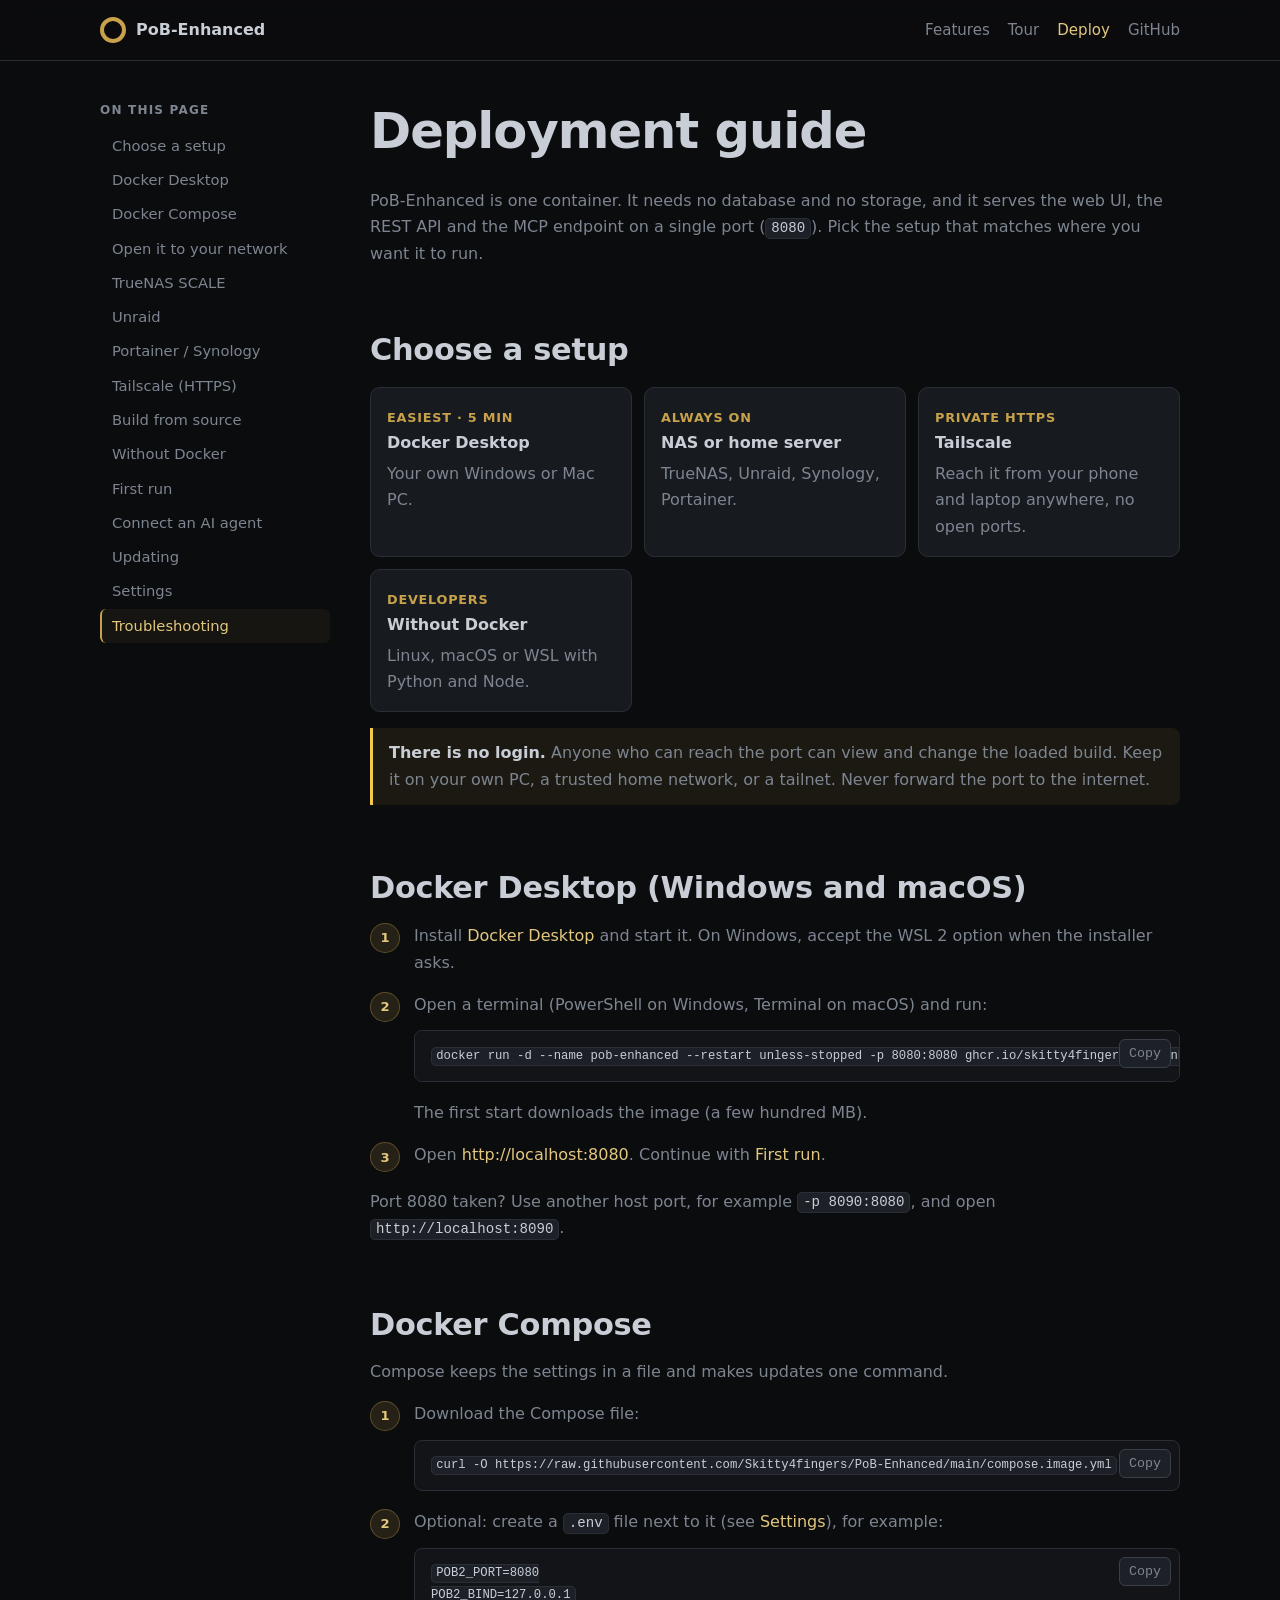
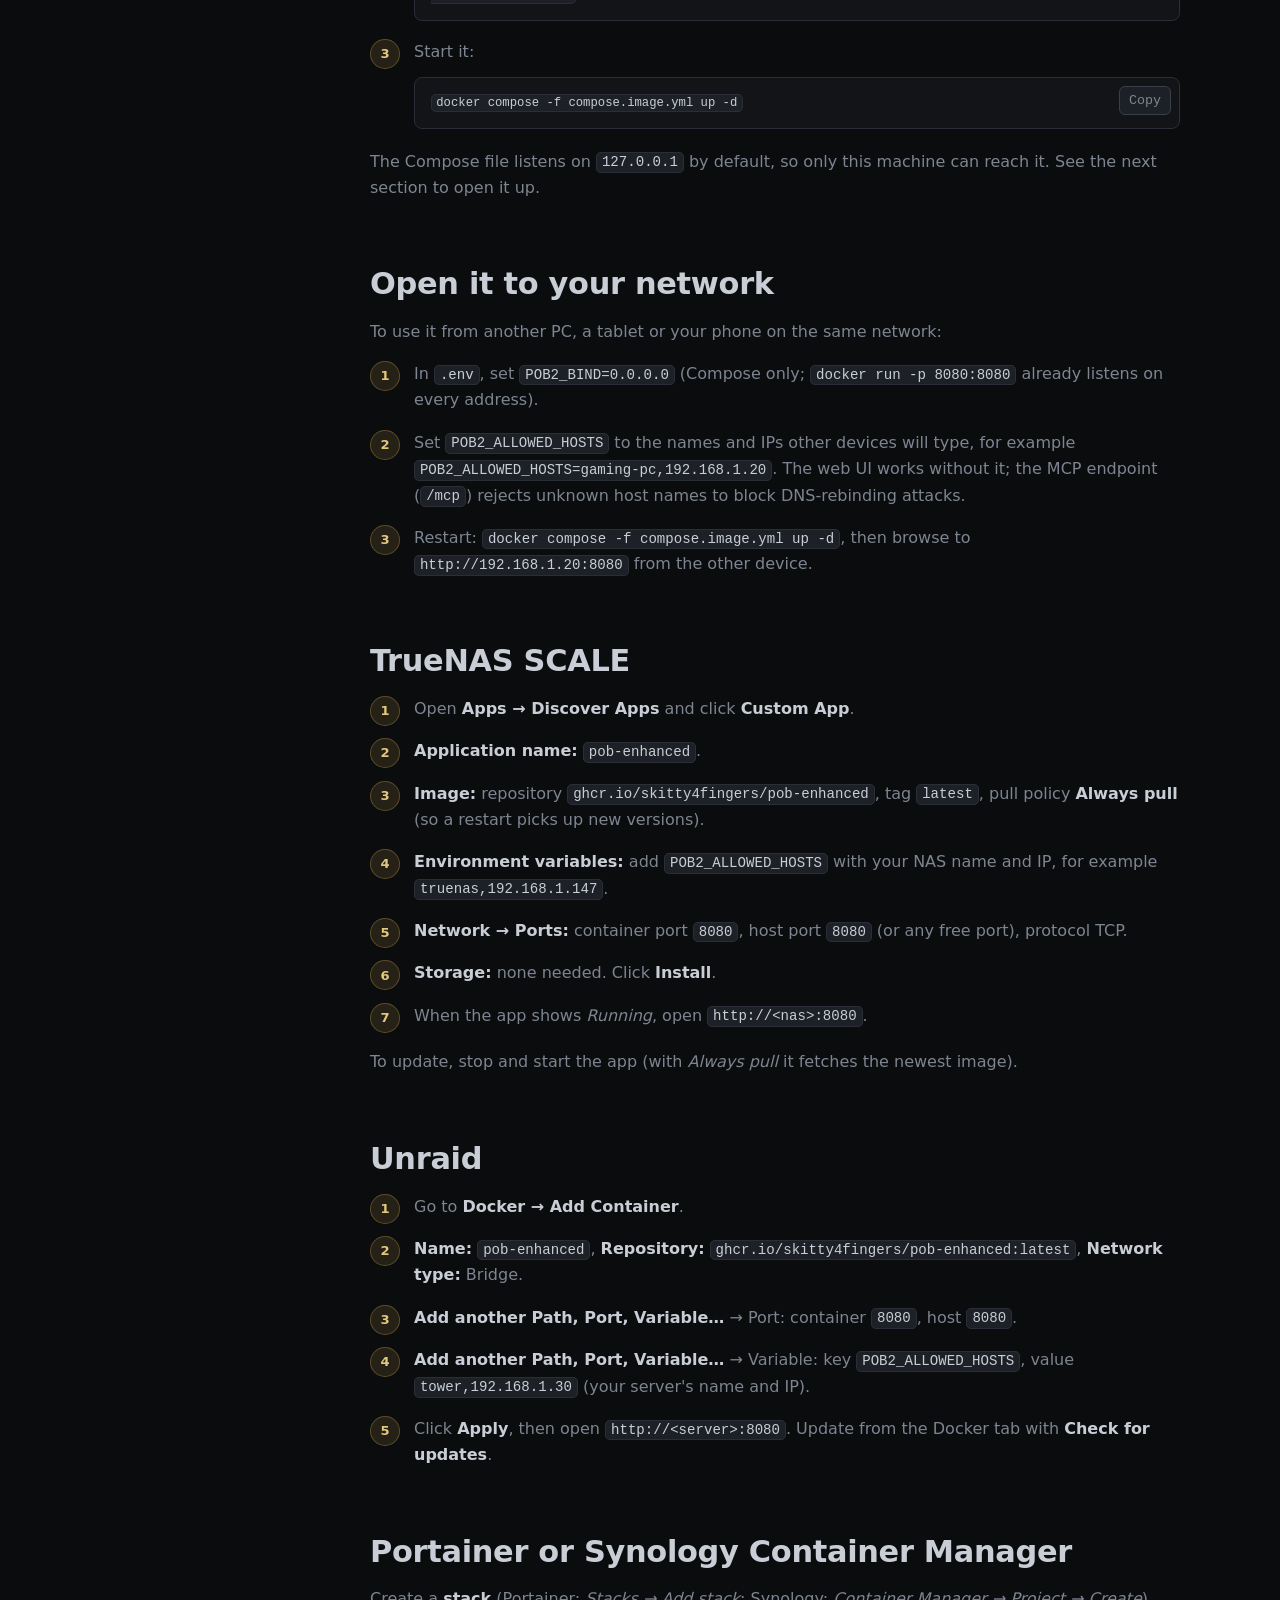
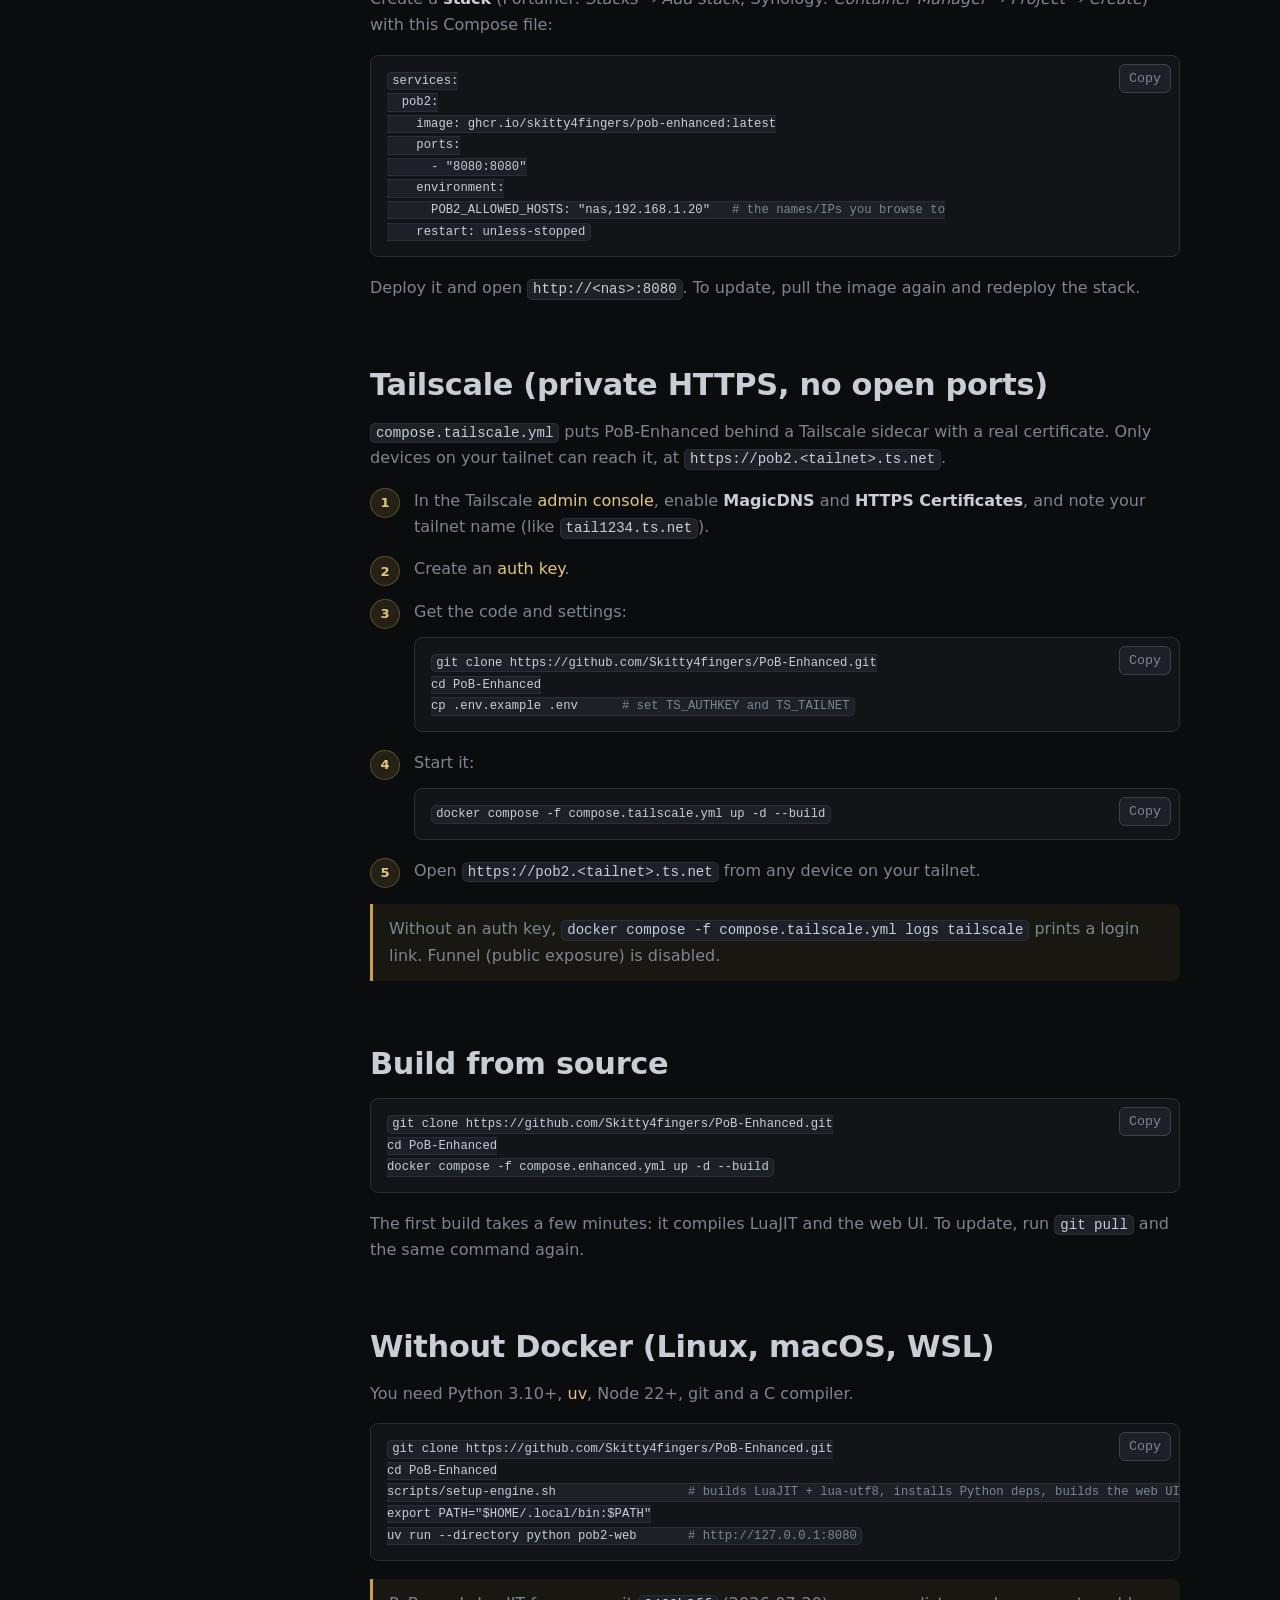
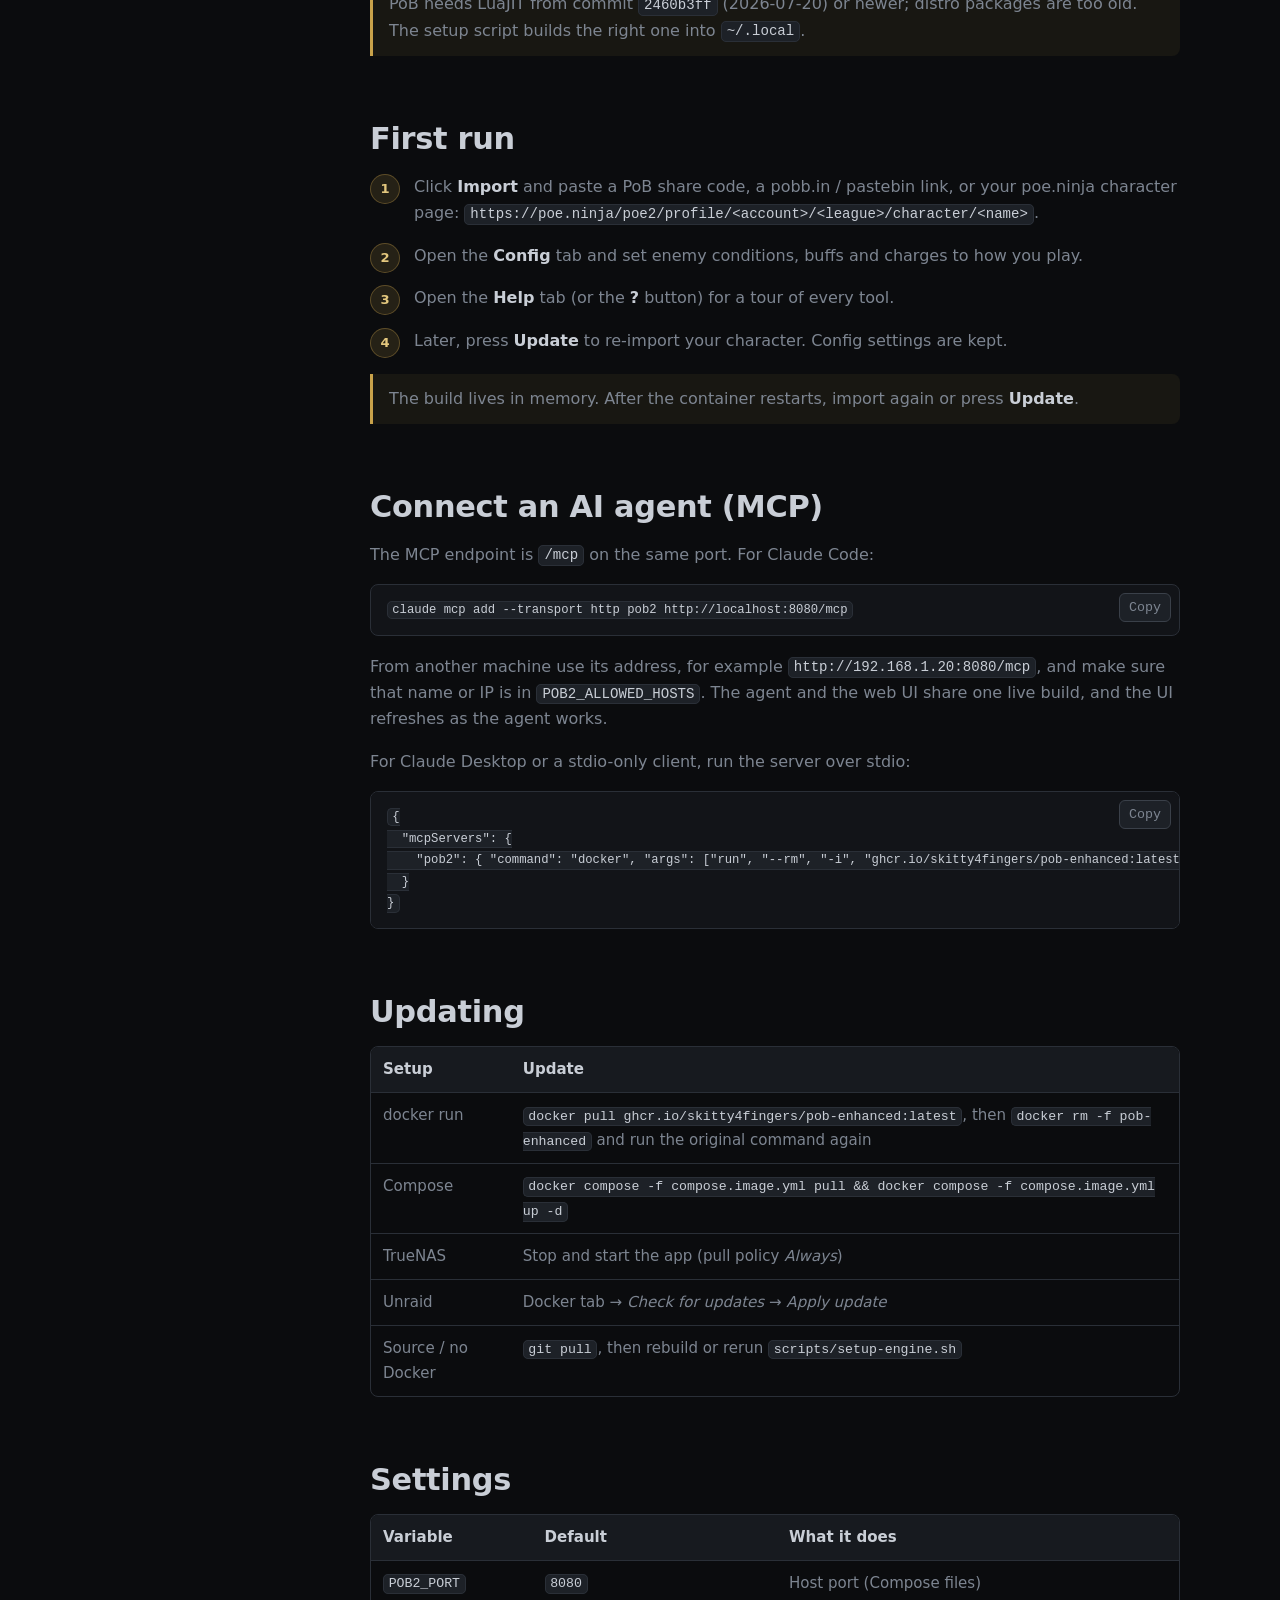
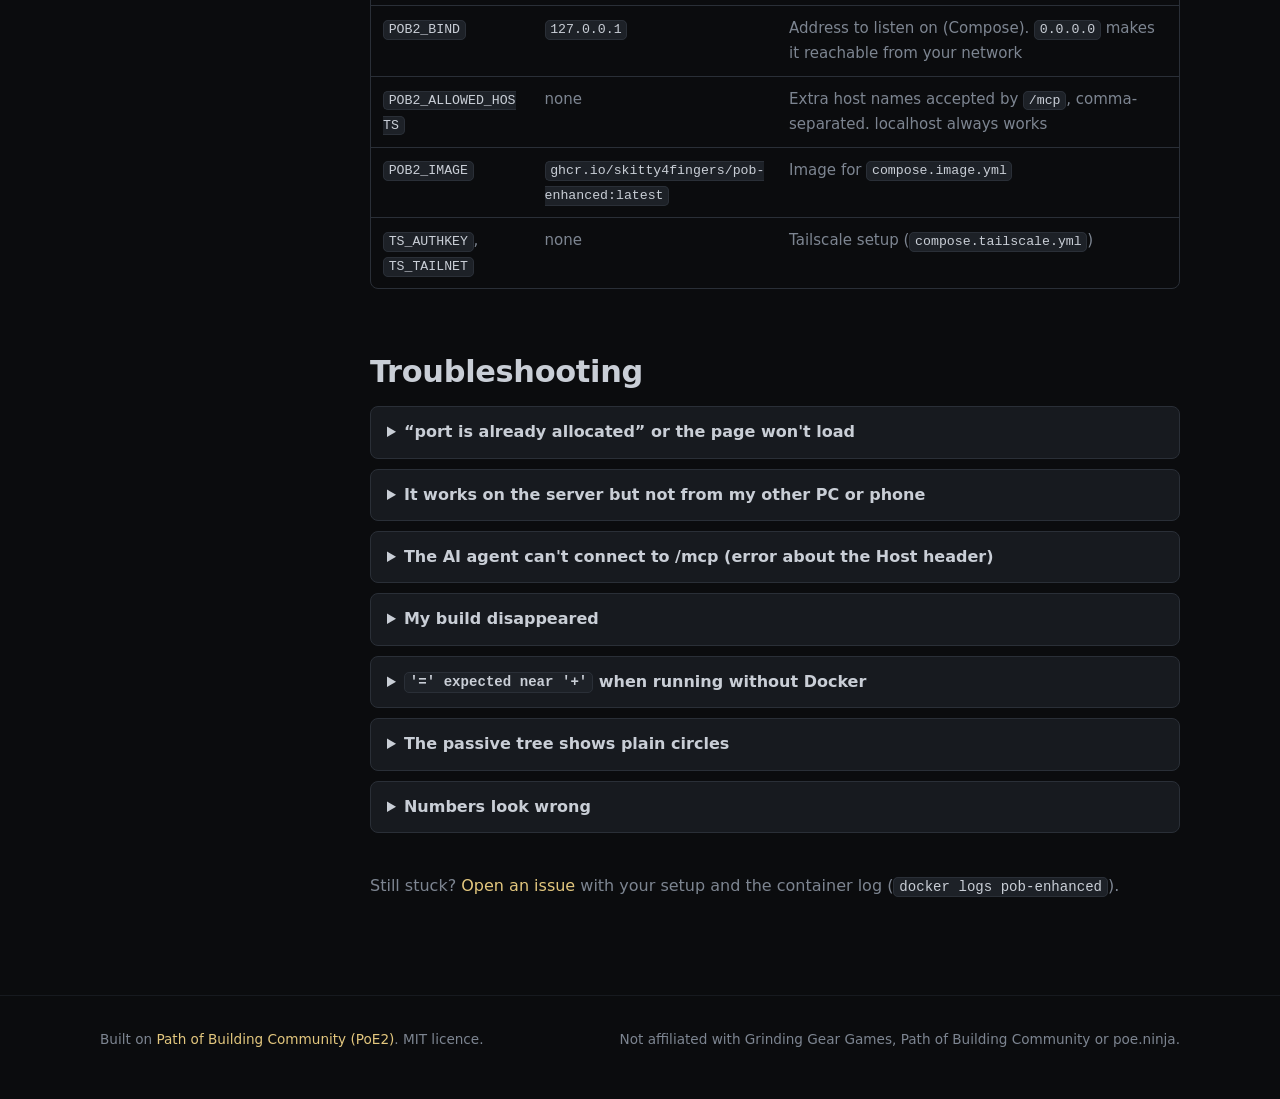
==== site/deploy.html @ 715e1b87 "Add an in-app help guide, a GitHub Pages site and fresh screenshots - Help tab (also the ? button in" ====
<!doctype html>
<html lang="en">
<head>
  <meta charset="utf-8">
  <meta name="viewport" content="width=device-width, initial-scale=1">
  <title>Deploy PoB-Enhanced</title>
  <meta name="description" content="Step-by-step deployment guide for PoB-Enhanced: Docker Desktop, Compose, TrueNAS, Unraid, Synology, Portainer, Tailscale and running without Docker.">
  <link rel="icon" href="data:image/svg+xml,%3Csvg xmlns='http://www.w3.org/2000/svg' viewBox='0 0 32 32'%3E%3Ccircle cx='16' cy='16' r='11' fill='none' stroke='%23c8a24a' stroke-width='6'/%3E%3C/svg%3E">
  <link rel="stylesheet" href="styles.css">
</head>
<body>
  <header class="top">
    <div class="wrap">
      <a class="brand" href="./"><span class="logo"></span> PoB-Enhanced</a>
      <nav>
        <a href="./#features" class="hide-sm">Features</a>
        <a href="./#tour" class="hide-sm">Tour</a>
        <a href="deploy.html" class="on">Deploy</a>
        <a href="https://github.com/Skitty4fingers/PoB-Enhanced">GitHub</a>
      </nav>
    </div>
  </header>

  <div class="wrap guide">
    <aside class="toc" aria-label="On this page">
      <div class="label">On this page</div>
      <a href="#choose">Choose a setup</a>
      <a href="#docker">Docker Desktop</a>
      <a href="#compose">Docker Compose</a>
      <a href="#network">Open it to your network</a>
      <a href="#truenas">TrueNAS SCALE</a>
      <a href="#unraid">Unraid</a>
      <a href="#portainer">Portainer / Synology</a>
      <a href="#tailscale">Tailscale (HTTPS)</a>
      <a href="#source">Build from source</a>
      <a href="#nodocker">Without Docker</a>
      <a href="#first-run">First run</a>
      <a href="#mcp">Connect an AI agent</a>
      <a href="#update">Updating</a>
      <a href="#settings">Settings</a>
      <a href="#trouble">Troubleshooting</a>
    </aside>

    <article class="doc">
      <h1>Deployment guide</h1>
      <p>PoB-Enhanced is one container. It needs no database and no storage, and it serves the web UI, the REST API and
        the MCP endpoint on a single port (<code>8080</code>). Pick the setup that matches where you want it to run.</p>

      <h2 id="choose">Choose a setup</h2>
      <div class="choose">
        <a href="#docker"><span class="meta">Easiest · 5 min</span><strong>Docker Desktop</strong>Your own Windows or Mac PC.</a>
        <a href="#truenas"><span class="meta">Always on</span><strong>NAS or home server</strong>TrueNAS, Unraid, Synology, Portainer.</a>
        <a href="#tailscale"><span class="meta">Private HTTPS</span><strong>Tailscale</strong>Reach it from your phone and laptop anywhere, no open ports.</a>
        <a href="#nodocker"><span class="meta">Developers</span><strong>Without Docker</strong>Linux, macOS or WSL with Python and Node.</a>
      </div>
      <div class="note warn"><p><strong>There is no login.</strong> Anyone who can reach the port can view and change
        the loaded build. Keep it on your own PC, a trusted home network, or a tailnet. Never forward the port to the
        internet.</p></div>

      <h2 id="docker">Docker Desktop (Windows and macOS)</h2>
      <ol class="steps">
        <li>Install <a href="https://docs.docker.com/get-docker/">Docker Desktop</a> and start it. On Windows, accept the
          WSL 2 option when the installer asks.</li>
        <li>Open a terminal (PowerShell on Windows, Terminal on macOS) and run:
          <pre><code>docker run -d --name pob-enhanced --restart unless-stopped -p 8080:8080 ghcr.io/skitty4fingers/pob-enhanced:latest</code></pre>
          The first start downloads the image (a few hundred MB).</li>
        <li>Open <a href="http://localhost:8080">http://localhost:8080</a>. Continue with <a href="#first-run">First run</a>.</li>
      </ol>
      <p>Port 8080 taken? Use another host port, for example <code>-p 8090:8080</code>, and open
        <code>http://localhost:8090</code>.</p>

      <h2 id="compose">Docker Compose</h2>
      <p>Compose keeps the settings in a file and makes updates one command.</p>
      <ol class="steps">
        <li>Download the Compose file:
          <pre><code>curl -O https://raw.githubusercontent.com/Skitty4fingers/PoB-Enhanced/main/compose.image.yml</code></pre></li>
        <li>Optional: create a <code>.env</code> file next to it (see <a href="#settings">Settings</a>), for example:
          <pre><code>POB2_PORT=8080
POB2_BIND=127.0.0.1</code></pre></li>
        <li>Start it:
          <pre><code>docker compose -f compose.image.yml up -d</code></pre></li>
      </ol>
      <p>The Compose file listens on <code>127.0.0.1</code> by default, so only this machine can reach it. See the next
        section to open it up.</p>

      <h2 id="network">Open it to your network</h2>
      <p>To use it from another PC, a tablet or your phone on the same network:</p>
      <ol class="steps">
        <li>In <code>.env</code>, set <code>POB2_BIND=0.0.0.0</code> (Compose only; <code>docker run -p 8080:8080</code>
          already listens on every address).</li>
        <li>Set <code>POB2_ALLOWED_HOSTS</code> to the names and IPs other devices will type, for example
          <code>POB2_ALLOWED_HOSTS=gaming-pc,192.168.1.20</code>. The web UI works without it; the MCP endpoint
          (<code>/mcp</code>) rejects unknown host names to block DNS-rebinding attacks.</li>
        <li>Restart: <code>docker compose -f compose.image.yml up -d</code>, then browse to
          <code>http://192.168.1.20:8080</code> from the other device.</li>
      </ol>

      <h2 id="truenas">TrueNAS SCALE</h2>
      <ol class="steps">
        <li>Open <strong>Apps → Discover Apps</strong> and click <strong>Custom App</strong>.</li>
        <li><strong>Application name:</strong> <code>pob-enhanced</code>.</li>
        <li><strong>Image:</strong> repository <code>ghcr.io/skitty4fingers/pob-enhanced</code>, tag <code>latest</code>,
          pull policy <strong>Always pull</strong> (so a restart picks up new versions).</li>
        <li><strong>Environment variables:</strong> add <code>POB2_ALLOWED_HOSTS</code> with your NAS name and IP, for
          example <code>truenas,192.168.1.147</code>.</li>
        <li><strong>Network → Ports:</strong> container port <code>8080</code>, host port <code>8080</code> (or any free
          port), protocol TCP.</li>
        <li><strong>Storage:</strong> none needed. Click <strong>Install</strong>.</li>
        <li>When the app shows <em>Running</em>, open <code>http://&lt;nas&gt;:8080</code>.</li>
      </ol>
      <p>To update, stop and start the app (with <em>Always pull</em> it fetches the newest image).</p>

      <h2 id="unraid">Unraid</h2>
      <ol class="steps">
        <li>Go to <strong>Docker → Add Container</strong>.</li>
        <li><strong>Name:</strong> <code>pob-enhanced</code>, <strong>Repository:</strong>
          <code>ghcr.io/skitty4fingers/pob-enhanced:latest</code>, <strong>Network type:</strong> Bridge.</li>
        <li><strong>Add another Path, Port, Variable…</strong> → Port: container <code>8080</code>, host <code>8080</code>.</li>
        <li><strong>Add another Path, Port, Variable…</strong> → Variable: key <code>POB2_ALLOWED_HOSTS</code>, value
          <code>tower,192.168.1.30</code> (your server's name and IP).</li>
        <li>Click <strong>Apply</strong>, then open <code>http://&lt;server&gt;:8080</code>. Update from the Docker tab with
          <strong>Check for updates</strong>.</li>
      </ol>

      <h2 id="portainer">Portainer or Synology Container Manager</h2>
      <p>Create a <strong>stack</strong> (Portainer: <em>Stacks → Add stack</em>; Synology: <em>Container Manager →
        Project → Create</em>) with this Compose file:</p>
      <pre><code>services:
  pob2:
    image: ghcr.io/skitty4fingers/pob-enhanced:latest
    ports:
      - "8080:8080"
    environment:
      POB2_ALLOWED_HOSTS: "nas,192.168.1.20"   <span class="c"># the names/IPs you browse to</span>
    restart: unless-stopped</code></pre>
      <p>Deploy it and open <code>http://&lt;nas&gt;:8080</code>. To update, pull the image again and redeploy the stack.</p>

      <h2 id="tailscale">Tailscale (private HTTPS, no open ports)</h2>
      <p><code>compose.tailscale.yml</code> puts PoB-Enhanced behind a Tailscale sidecar with a real certificate. Only
        devices on your tailnet can reach it, at <code>https://pob2.&lt;tailnet&gt;.ts.net</code>.</p>
      <ol class="steps">
        <li>In the Tailscale <a href="https://login.tailscale.com/admin/dns">admin console</a>, enable
          <strong>MagicDNS</strong> and <strong>HTTPS Certificates</strong>, and note your tailnet name (like
          <code>tail1234.ts.net</code>).</li>
        <li>Create an <a href="https://login.tailscale.com/admin/settings/keys">auth key</a>.</li>
        <li>Get the code and settings:
          <pre><code>git clone https://github.com/Skitty4fingers/PoB-Enhanced.git
cd PoB-Enhanced
cp .env.example .env      <span class="c"># set TS_AUTHKEY and TS_TAILNET</span></code></pre></li>
        <li>Start it:
          <pre><code>docker compose -f compose.tailscale.yml up -d --build</code></pre></li>
        <li>Open <code>https://pob2.&lt;tailnet&gt;.ts.net</code> from any device on your tailnet.</li>
      </ol>
      <div class="note"><p>Without an auth key, <code>docker compose -f compose.tailscale.yml logs tailscale</code> prints a
        login link. Funnel (public exposure) is disabled.</p></div>

      <h2 id="source">Build from source</h2>
      <pre><code>git clone https://github.com/Skitty4fingers/PoB-Enhanced.git
cd PoB-Enhanced
docker compose -f compose.enhanced.yml up -d --build</code></pre>
      <p>The first build takes a few minutes: it compiles LuaJIT and the web UI. To update, run <code>git pull</code>
        and the same command again.</p>

      <h2 id="nodocker">Without Docker (Linux, macOS, WSL)</h2>
      <p>You need Python 3.10+, <a href="https://docs.astral.sh/uv/">uv</a>, Node 22+, git and a C compiler.</p>
      <pre><code>git clone https://github.com/Skitty4fingers/PoB-Enhanced.git
cd PoB-Enhanced
scripts/setup-engine.sh                  <span class="c"># builds LuaJIT + lua-utf8, installs Python deps, builds the web UI</span>
export PATH="$HOME/.local/bin:$PATH"
uv run --directory python pob2-web       <span class="c"># http://127.0.0.1:8080</span></code></pre>
      <div class="note"><p>PoB needs LuaJIT from commit <code>2460b3ff</code> (2026-07-20) or newer; distro packages are
        too old. The setup script builds the right one into <code>~/.local</code>.</p></div>

      <h2 id="first-run">First run</h2>
      <ol class="steps">
        <li>Click <strong>Import</strong> and paste a PoB share code, a pobb.in / pastebin link, or your poe.ninja
          character page: <code>https://poe.ninja/poe2/profile/&lt;account&gt;/&lt;league&gt;/character/&lt;name&gt;</code>.</li>
        <li>Open the <strong>Config</strong> tab and set enemy conditions, buffs and charges to how you play.</li>
        <li>Open the <strong>Help</strong> tab (or the <strong>?</strong> button) for a tour of every tool.</li>
        <li>Later, press <strong>Update</strong> to re-import your character. Config settings are kept.</li>
      </ol>
      <div class="note"><p>The build lives in memory. After the container restarts, import again or press
        <strong>Update</strong>.</p></div>

      <h2 id="mcp">Connect an AI agent (MCP)</h2>
      <p>The MCP endpoint is <code>/mcp</code> on the same port. For Claude Code:</p>
      <pre><code>claude mcp add --transport http pob2 http://localhost:8080/mcp</code></pre>
      <p>From another machine use its address, for example <code>http://192.168.1.20:8080/mcp</code>, and make sure that
        name or IP is in <code>POB2_ALLOWED_HOSTS</code>. The agent and the web UI share one live build, and the UI
        refreshes as the agent works.</p>
      <p>For Claude Desktop or a stdio-only client, run the server over stdio:</p>
      <pre><code>{
  "mcpServers": {
    "pob2": { "command": "docker", "args": ["run", "--rm", "-i", "ghcr.io/skitty4fingers/pob-enhanced:latest", "pob2-mcp"] }
  }
}</code></pre>

      <h2 id="update">Updating</h2>
      <div class="table-wrap"><table>
        <tr><th>Setup</th><th>Update</th></tr>
        <tr><td>docker run</td><td><code>docker pull ghcr.io/skitty4fingers/pob-enhanced:latest</code>, then
          <code>docker rm -f pob-enhanced</code> and run the original command again</td></tr>
        <tr><td>Compose</td><td><code>docker compose -f compose.image.yml pull &amp;&amp; docker compose -f compose.image.yml up -d</code></td></tr>
        <tr><td>TrueNAS</td><td>Stop and start the app (pull policy <em>Always</em>)</td></tr>
        <tr><td>Unraid</td><td>Docker tab → <em>Check for updates</em> → <em>Apply update</em></td></tr>
        <tr><td>Source / no Docker</td><td><code>git pull</code>, then rebuild or rerun <code>scripts/setup-engine.sh</code></td></tr>
      </table></div>

      <h2 id="settings">Settings</h2>
      <div class="table-wrap"><table>
        <tr><th>Variable</th><th>Default</th><th>What it does</th></tr>
        <tr><td><code>POB2_PORT</code></td><td><code>8080</code></td><td>Host port (Compose files)</td></tr>
        <tr><td><code>POB2_BIND</code></td><td><code>127.0.0.1</code></td><td>Address to listen on (Compose). <code>0.0.0.0</code> makes it reachable from your network</td></tr>
        <tr><td><code>POB2_ALLOWED_HOSTS</code></td><td>none</td><td>Extra host names accepted by <code>/mcp</code>, comma-separated. localhost always works</td></tr>
        <tr><td><code>POB2_IMAGE</code></td><td><code>ghcr.io/skitty4fingers/pob-enhanced:latest</code></td><td>Image for <code>compose.image.yml</code></td></tr>
        <tr><td><code>TS_AUTHKEY</code>, <code>TS_TAILNET</code></td><td>none</td><td>Tailscale setup (<code>compose.tailscale.yml</code>)</td></tr>
      </table></div>

      <h2 id="trouble">Troubleshooting</h2>
      <details><summary>“port is already allocated” or the page won't load</summary><div>
        <p>Another program uses port 8080. Pick another host port (<code>-p 8090:8080</code> or
          <code>POB2_PORT=8090</code>) and open that port instead.</p></div></details>
      <details><summary>It works on the server but not from my other PC or phone</summary><div>
        <p>With Compose, set <code>POB2_BIND=0.0.0.0</code> and restart. Check the server's firewall allows the port.</p></div></details>
      <details><summary>The AI agent can't connect to /mcp (error about the Host header)</summary><div>
        <p>Add the exact name or IP the agent uses to <code>POB2_ALLOWED_HOSTS</code>, for example
          <code>POB2_ALLOWED_HOSTS=nas,192.168.1.20</code>, and restart the container.</p></div></details>
      <details><summary>My build disappeared</summary><div>
        <p>The build is kept in memory, so a restart or update clears it. Import it again, or press
          <strong>Update</strong> if you imported from a link.</p></div></details>
      <details><summary><code>'=' expected near '+'</code> when running without Docker</summary><div>
        <p>Your LuaJIT is too old. Run <code>scripts/setup-engine.sh</code> and make sure <code>~/.local/bin</code> comes
          first on your <code>PATH</code> (or set <code>POB2_LUAJIT</code>).</p></div></details>
      <details><summary>The passive tree shows plain circles</summary><div>
        <p>The tree artwork is missing. It ships in <code>tree-art/</code> and in the Docker image; if you moved the
          folder, set <code>POB2_TREE_ART</code> to its path.</p></div></details>
      <details><summary>Numbers look wrong</summary><div>
        <p>Check the <strong>Config</strong> tab first: enemy conditions, buffs and charges change every number. Mods
          PoB can't model are flagged “unmodelled” and count as zero.</p></div></details>

      <p style="margin-top:40px">Still stuck? <a href="https://github.com/Skitty4fingers/PoB-Enhanced/issues">Open an issue</a>
        with your setup and the container log (<code>docker logs pob-enhanced</code>).</p>
    </article>
  </div>

  <footer>
    <div class="wrap">
      <span>Built on <a href="https://github.com/PathOfBuildingCommunity/PathOfBuilding-PoE2">Path of Building Community (PoE2)</a>. MIT licence.</span>
      <span>Not affiliated with Grinding Gear Games, Path of Building Community or poe.ninja.</span>
    </div>
  </footer>
  <script src="site.js"></script>
</body>
</html>
---- site/styles.css ----
/* PoB-Enhanced project site. Matches the app's dark ink + gold palette. */
:root {
  --ink-950: #0b0c0e;
  --ink-900: #121418;
  --ink-850: #171a1f;
  --ink-800: #1d2127;
  --ink-700: #2a2f37;
  --ink-600: #3a4049;
  --ink-400: #7d8591;
  --ink-200: #c9ced6;
  --gold: #c8a24a;
  --gold-soft: #e3c77e;
  --good: #5fbf7a;
  --bad: #e06a5a;
  --rare: #f2c94c;
  --mana: #6f8cf0;
  --es: #7fb5e6;
  --radius: 10px;
  --max: 1120px;
  color-scheme: dark;
}

* { box-sizing: border-box; }
html { scroll-behavior: smooth; scroll-padding-top: 80px; }
body {
  margin: 0;
  background: var(--ink-950);
  color: var(--ink-400);
  font: 16px/1.65 Inter, ui-sans-serif, system-ui, -apple-system, "Segoe UI", Roboto, sans-serif;
  -webkit-font-smoothing: antialiased;
}
a { color: var(--gold-soft); text-decoration: none; }
a:hover { text-decoration: underline; }
img { max-width: 100%; display: block; }
h1, h2, h3 { color: var(--ink-200); line-height: 1.25; margin: 0 0 .5em; }
h1 { font-size: clamp(2rem, 4.5vw, 3.1rem); letter-spacing: -.02em; }
h2 { font-size: clamp(1.4rem, 2.6vw, 1.9rem); letter-spacing: -.01em; }
h3 { font-size: 1.1rem; }
p { margin: 0 0 1em; }
strong { color: var(--ink-200); font-weight: 600; }
code, pre { font-family: ui-monospace, "Cascadia Code", "SFMono-Regular", Menlo, Consolas, monospace; }
code { font-size: .88em; background: var(--ink-800); border: 1px solid var(--ink-700); border-radius: 5px; padding: .1em .35em; color: var(--ink-200); overflow-wrap: anywhere; }
pre code { overflow-wrap: normal; }

.wrap { max-width: var(--max); margin: 0 auto; padding: 0 20px; }

/* Header */
.top {
  position: sticky; top: 0; z-index: 10;
  background: rgba(11, 12, 14, .82); backdrop-filter: blur(10px);
  border-bottom: 1px solid var(--ink-700);
}
.top .wrap { display: flex; align-items: center; gap: 18px; height: 60px; }
.brand { display: flex; align-items: center; gap: 10px; color: var(--ink-200); font-weight: 700; }
.brand:hover { text-decoration: none; }
.logo { width: 26px; height: 26px; border-radius: 50%; border: 4px solid var(--gold); }
.top nav { margin-left: auto; display: flex; gap: 18px; font-size: .94rem; }
.top nav a { color: var(--ink-400); }
.top nav a:hover, .top nav a.on { color: var(--gold-soft); text-decoration: none; }

/* Buttons */
.btn {
  display: inline-flex; align-items: center; gap: 8px;
  padding: 10px 18px; border-radius: 8px; font-weight: 600; font-size: .95rem;
  border: 1px solid var(--ink-600); background: var(--ink-800); color: var(--ink-200);
  transition: border-color .15s, background .15s;
}
.btn:hover { border-color: var(--gold); text-decoration: none; }
.btn.primary { background: rgba(200, 162, 74, .16); border-color: rgba(200, 162, 74, .6); color: var(--gold-soft); }
.btn.primary:hover { background: rgba(200, 162, 74, .26); }

/* Hero */
.hero { padding: 72px 0 36px; text-align: center; }
.hero .tag { display: inline-block; font-size: .8rem; font-weight: 600; letter-spacing: .08em; text-transform: uppercase; color: var(--gold-soft); border: 1px solid rgba(200,162,74,.35); background: rgba(200,162,74,.08); padding: 4px 12px; border-radius: 99px; margin-bottom: 18px; }
.hero p.lead { max-width: 720px; margin: 0 auto 28px; font-size: 1.15rem; }
.hero .actions { display: flex; gap: 12px; justify-content: center; flex-wrap: wrap; }
.hero h1 span { color: var(--gold-soft); }
.shot {
  margin: 44px auto 0; border-radius: var(--radius); overflow: hidden;
  border: 1px solid var(--ink-700); box-shadow: 0 30px 80px -20px rgba(0,0,0,.8), 0 0 0 1px rgba(200,162,74,.08);
}

/* Sections */
section.block { padding: 64px 0; border-top: 1px solid var(--ink-850); }
.eyebrow { font-size: .78rem; font-weight: 700; letter-spacing: .1em; text-transform: uppercase; color: var(--gold); margin-bottom: 8px; }
.intro { max-width: 720px; margin-bottom: 32px; }

.grid { display: grid; gap: 16px; grid-template-columns: repeat(auto-fit, minmax(250px, 1fr)); }
.card {
  background: var(--ink-850); border: 1px solid var(--ink-700); border-radius: var(--radius); padding: 20px;
}
.card h3 { display: flex; align-items: center; gap: 10px; }
.card .ico { width: 30px; height: 30px; border-radius: 8px; display: inline-flex; align-items: center; justify-content: center; background: rgba(200,162,74,.12); color: var(--gold-soft); flex-shrink: 0; }
.card p { margin: 0; font-size: .95rem; }

.feature { display: grid; gap: 36px; align-items: center; grid-template-columns: 1fr 1.35fr; margin-bottom: 56px; }
.feature.flip { grid-template-columns: 1.35fr 1fr; }
.feature.flip .text { order: 2; }
.feature .media { border-radius: var(--radius); overflow: hidden; border: 1px solid var(--ink-700); }
.feature ul { padding-left: 1.1em; margin: 0; }
.feature li { margin-bottom: .35em; }
@media (max-width: 820px) {
  .feature, .feature.flip { grid-template-columns: 1fr; }
  .feature.flip .text { order: 0; }
  .top nav { gap: 12px; font-size: .88rem; }
  .top nav .hide-sm { display: none; }
}

/* Code */
pre {
  position: relative; margin: 12px 0 18px; padding: 14px 16px; overflow-x: auto;
  background: var(--ink-900); border: 1px solid var(--ink-700); border-radius: 8px;
  color: var(--ink-200); font-size: .87rem; line-height: 1.55;
}
pre .c { color: var(--ink-400); }
.copy {
  position: absolute; top: 8px; right: 8px; font: 600 .75rem/1 inherit; font-family: inherit;
  padding: 6px 9px; border-radius: 6px; cursor: pointer;
  background: var(--ink-800); color: var(--ink-400); border: 1px solid var(--ink-600);
}
.copy:hover { color: var(--gold-soft); border-color: var(--gold); }

/* Tables */
table { width: 100%; border-collapse: collapse; margin: 12px 0 20px; font-size: .94rem; }
th, td { text-align: left; padding: 10px 12px; border-bottom: 1px solid var(--ink-700); vertical-align: top; }
th { color: var(--ink-200); font-weight: 600; background: var(--ink-850); }
.table-wrap { overflow-x: auto; border: 1px solid var(--ink-700); border-radius: 8px; }
.table-wrap table { margin: 0; }
.table-wrap tr:last-child td { border-bottom: 0; }

/* Guide layout */
.guide { display: grid; grid-template-columns: 230px 1fr; gap: 40px; padding-top: 40px; padding-bottom: 80px; }
.toc { position: sticky; top: 84px; align-self: start; font-size: .92rem; }
.toc .label { font-size: .75rem; font-weight: 700; letter-spacing: .1em; text-transform: uppercase; color: var(--ink-400); margin-bottom: 8px; }
.toc a { display: block; padding: 5px 10px; border-radius: 6px; color: var(--ink-400); border-left: 2px solid transparent; }
.toc a:hover { color: var(--ink-200); text-decoration: none; }
.toc a.on { color: var(--gold-soft); border-left-color: var(--gold); background: rgba(200,162,74,.06); }
.doc { min-width: 0; } /* let long code lines scroll inside their block instead of widening the page */
.doc h2 { margin-top: 56px; padding-top: 8px; }
.doc h2:first-child { margin-top: 0; }
.doc h3 { margin-top: 28px; }
@media (max-width: 860px) { .guide { grid-template-columns: 1fr; } .toc { display: none; } }

ol.steps { counter-reset: s; list-style: none; padding: 0; margin: 16px 0 20px; }
ol.steps > li { counter-increment: s; position: relative; padding-left: 44px; margin-bottom: 16px; }
ol.steps > li::before {
  content: counter(s); position: absolute; left: 0; top: 0;
  width: 28px; height: 28px; border-radius: 50%; display: flex; align-items: center; justify-content: center;
  font-size: .82rem; font-weight: 700; color: var(--gold-soft); background: rgba(200,162,74,.14); border: 1px solid rgba(200,162,74,.35);
}

.choose { display: grid; gap: 12px; grid-template-columns: repeat(auto-fit, minmax(220px, 1fr)); margin: 18px 0 8px; }
.choose a { display: block; padding: 16px; border-radius: var(--radius); background: var(--ink-850); border: 1px solid var(--ink-700); color: var(--ink-400); }
.choose a:hover { border-color: var(--gold); text-decoration: none; }
.choose a strong { display: block; margin-bottom: 4px; }
.choose .meta { font-size: .8rem; color: var(--gold); font-weight: 600; text-transform: uppercase; letter-spacing: .06em; }

.note { border-left: 3px solid var(--gold); background: rgba(200,162,74,.07); padding: 12px 16px; border-radius: 0 8px 8px 0; margin: 16px 0; }
.note.warn { border-color: var(--rare); background: rgba(242,201,76,.07); }
.note p:last-child { margin: 0; }

details { background: var(--ink-850); border: 1px solid var(--ink-700); border-radius: 8px; margin: 10px 0; }
details summary { cursor: pointer; padding: 12px 16px; color: var(--ink-200); font-weight: 600; }
details > div { padding: 0 16px 14px; }

footer { border-top: 1px solid var(--ink-850); padding: 32px 0 48px; font-size: .85rem; }
footer .wrap { display: flex; flex-wrap: wrap; gap: 12px 24px; justify-content: space-between; }
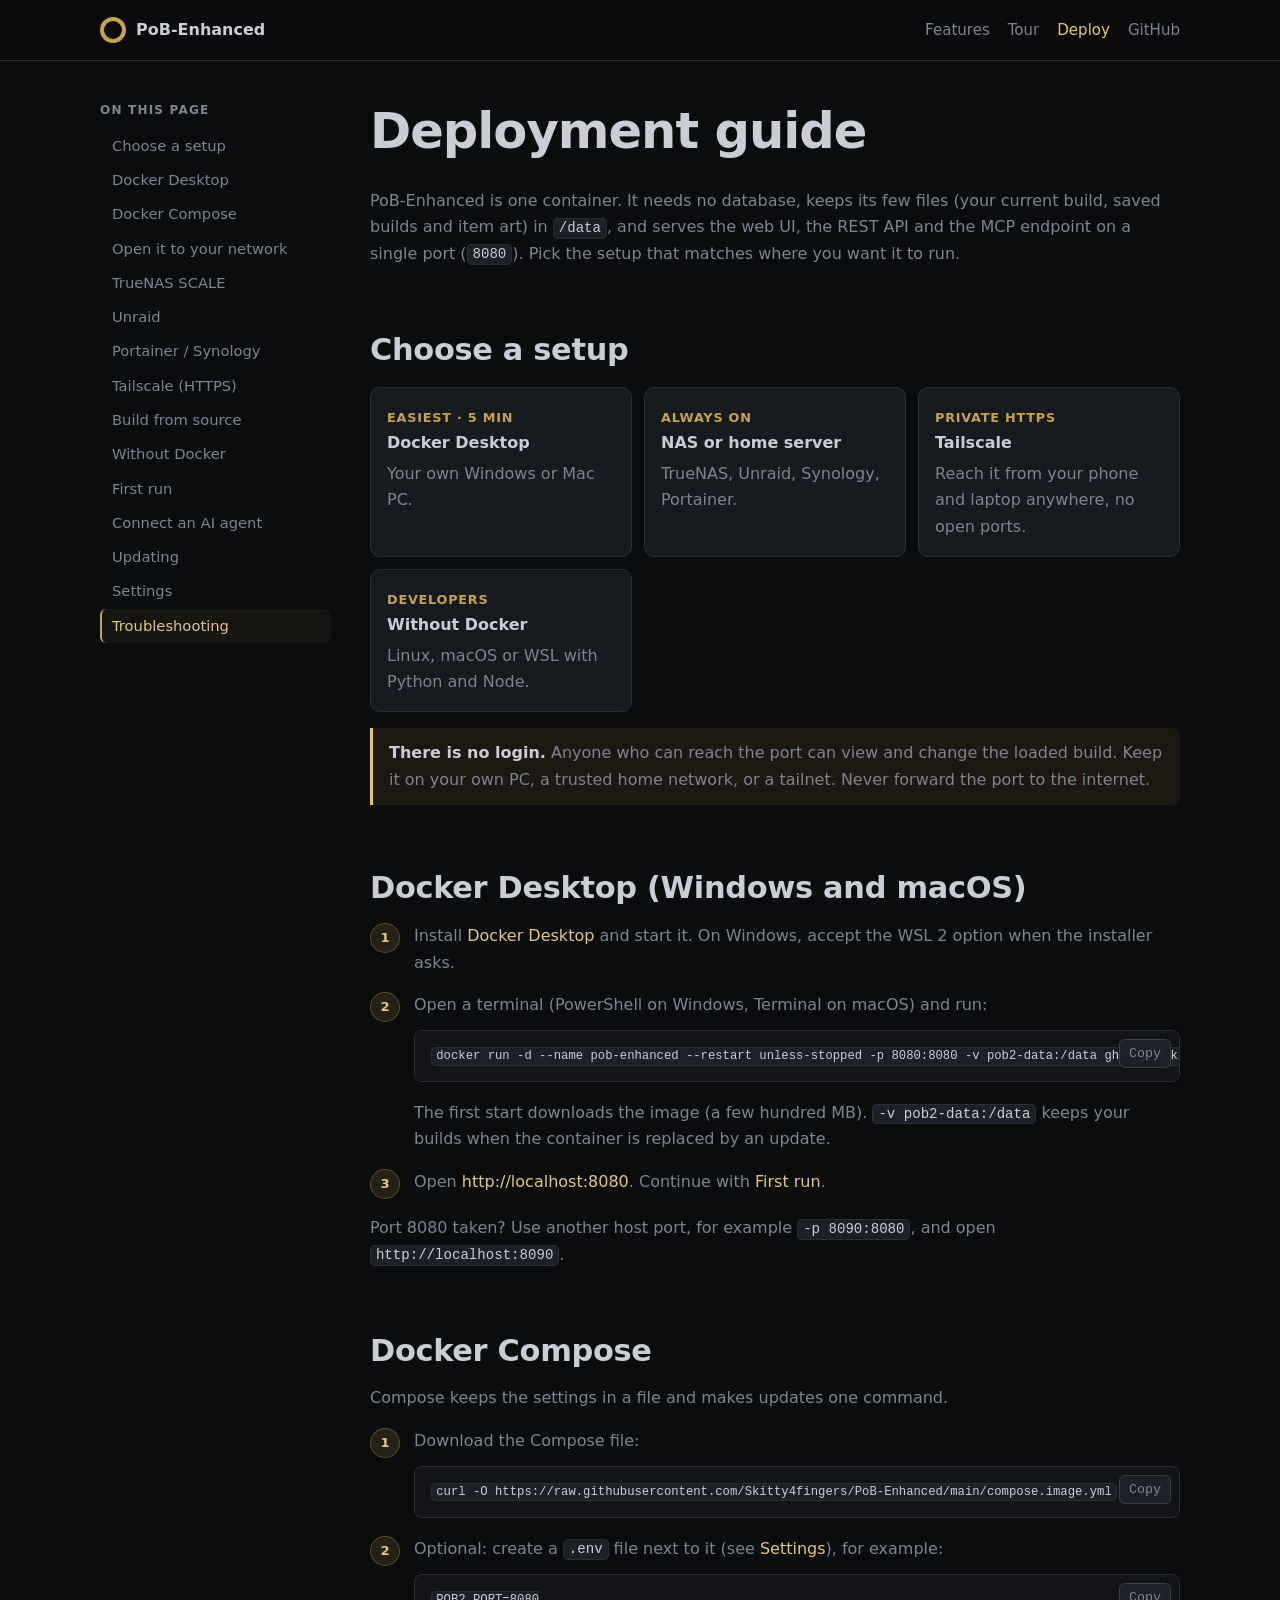
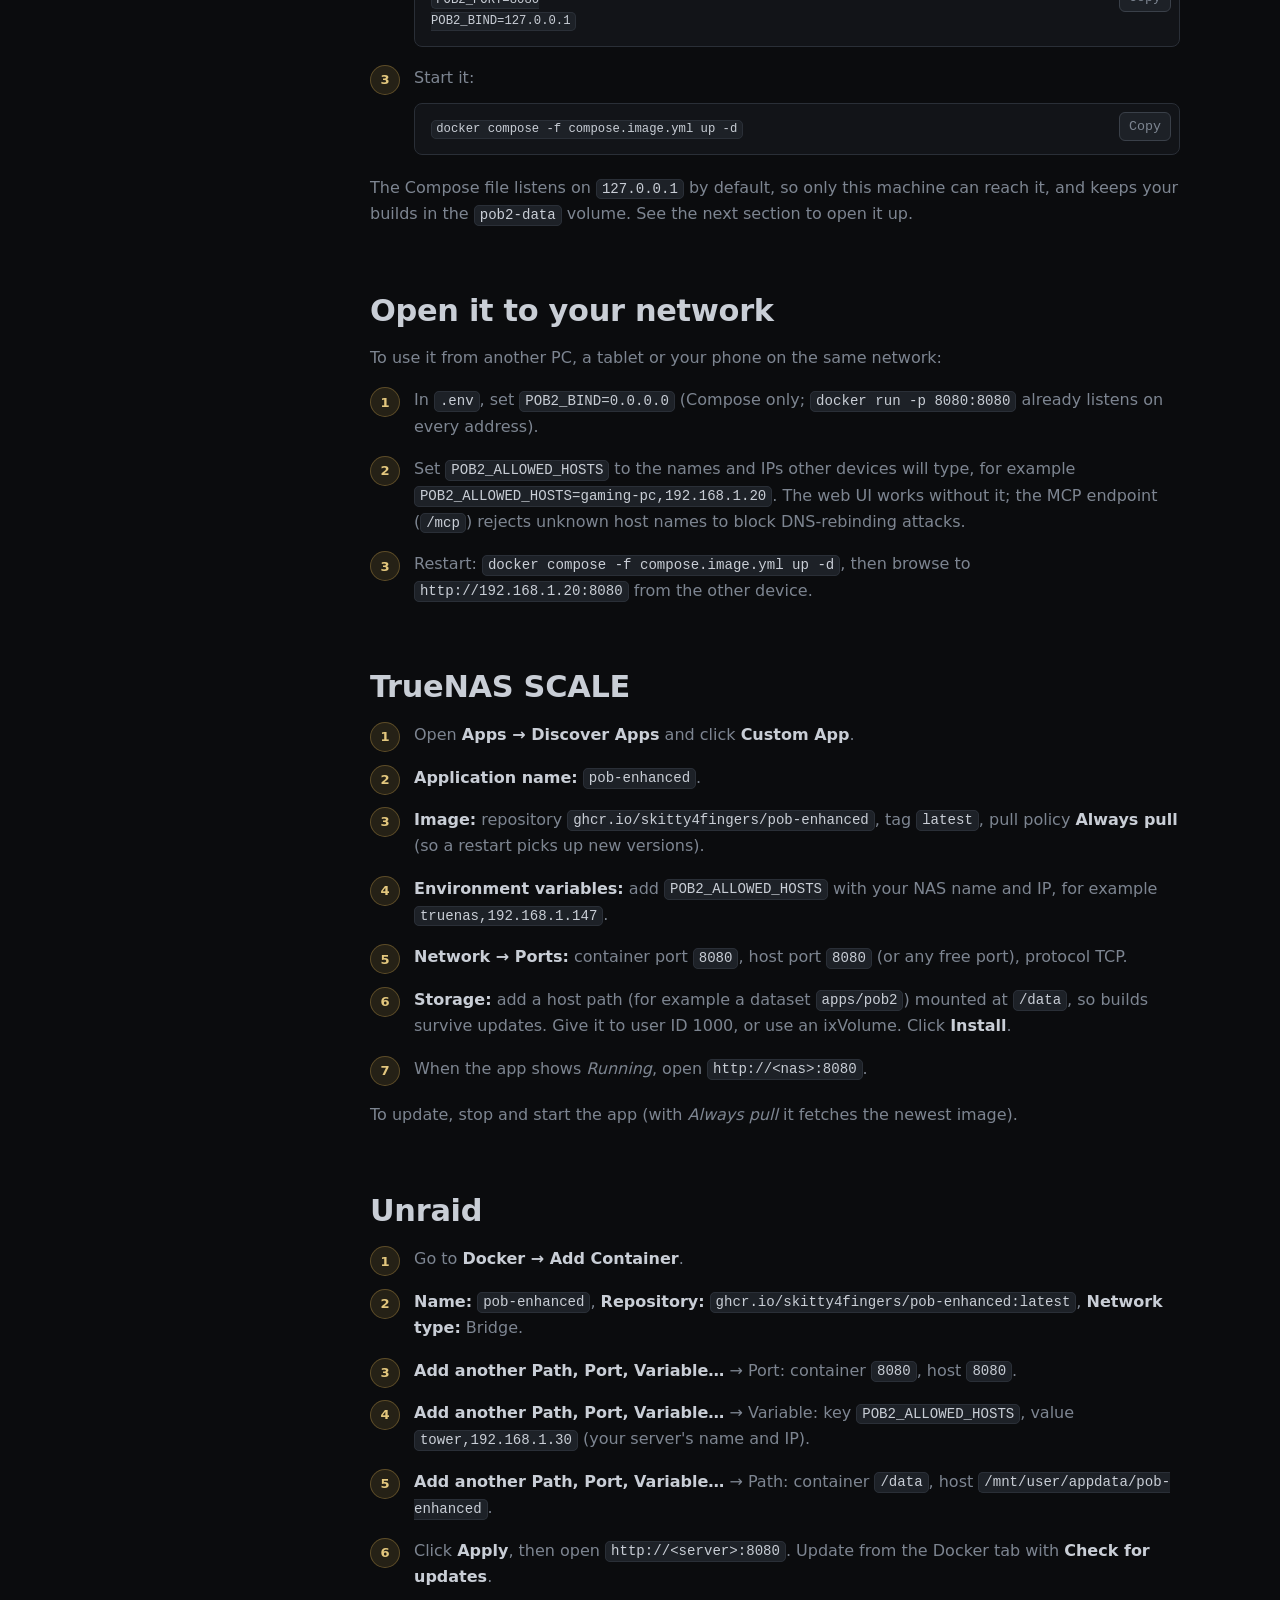
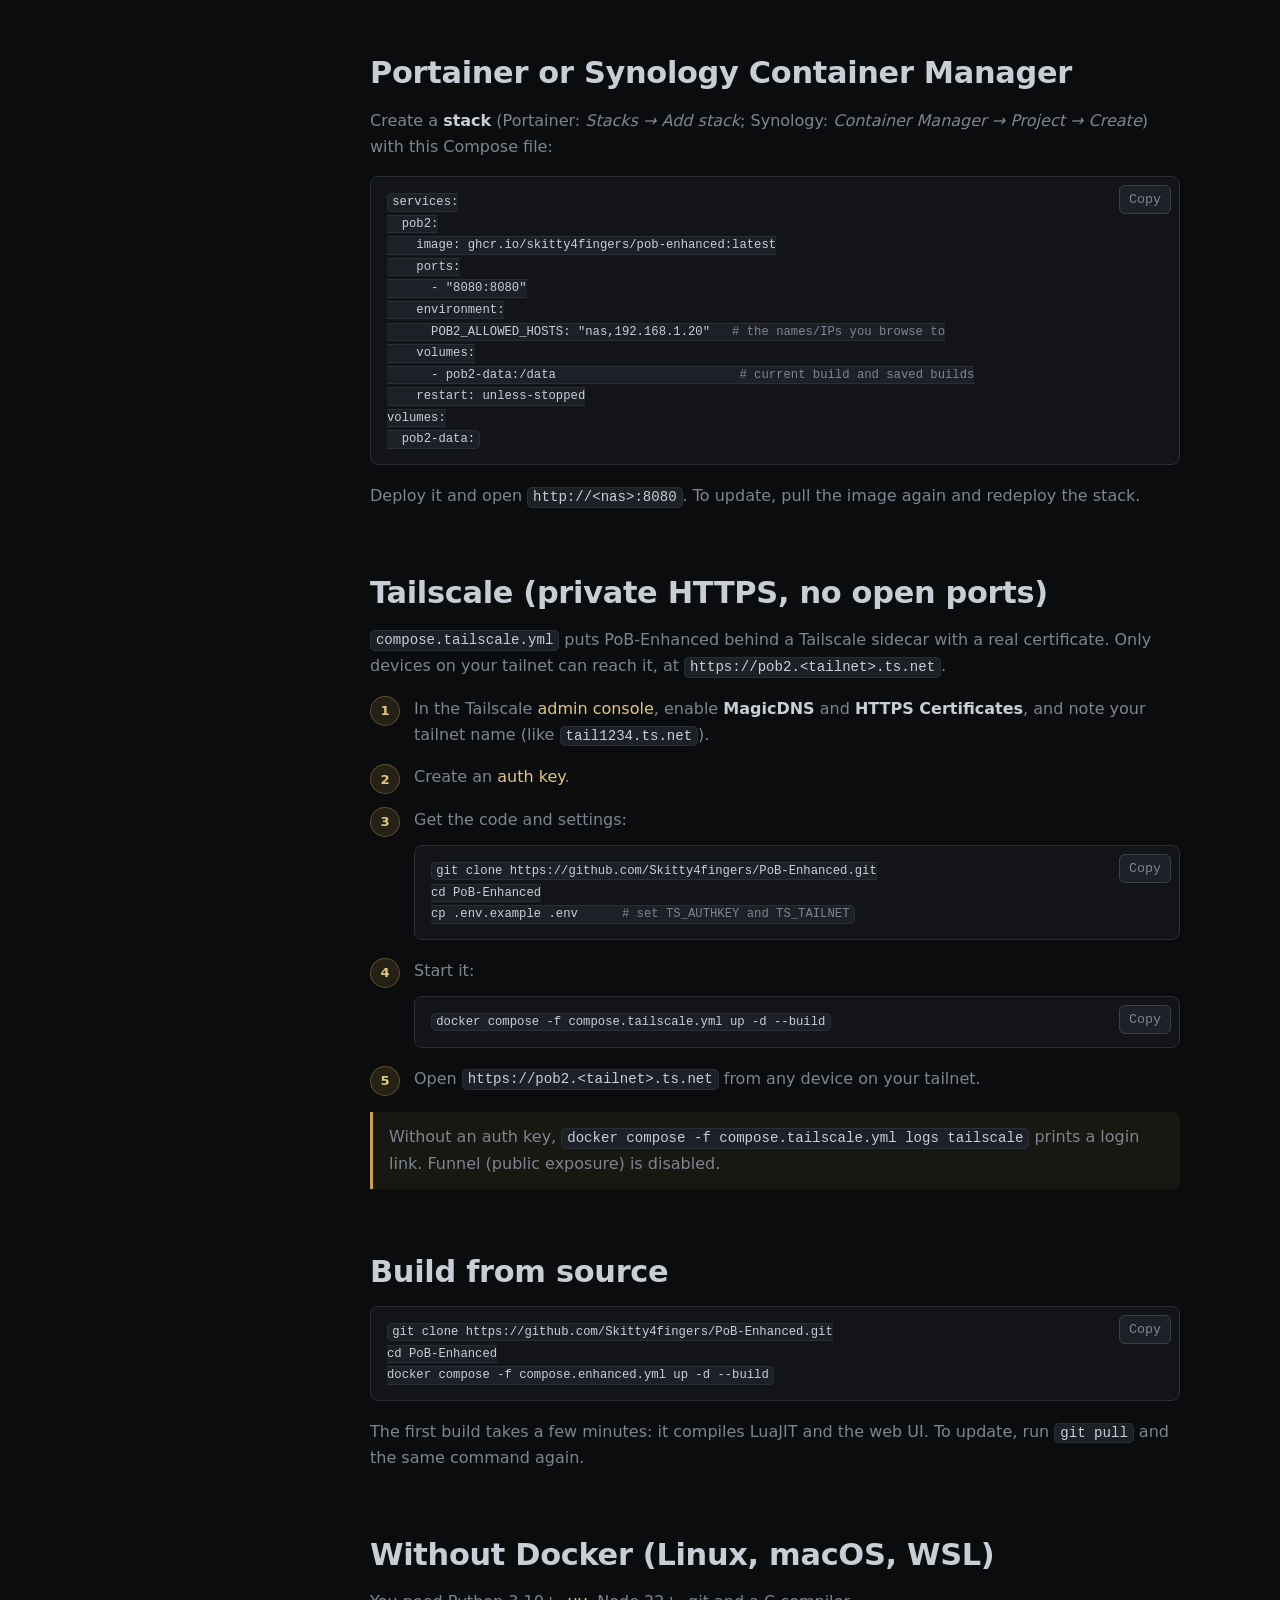
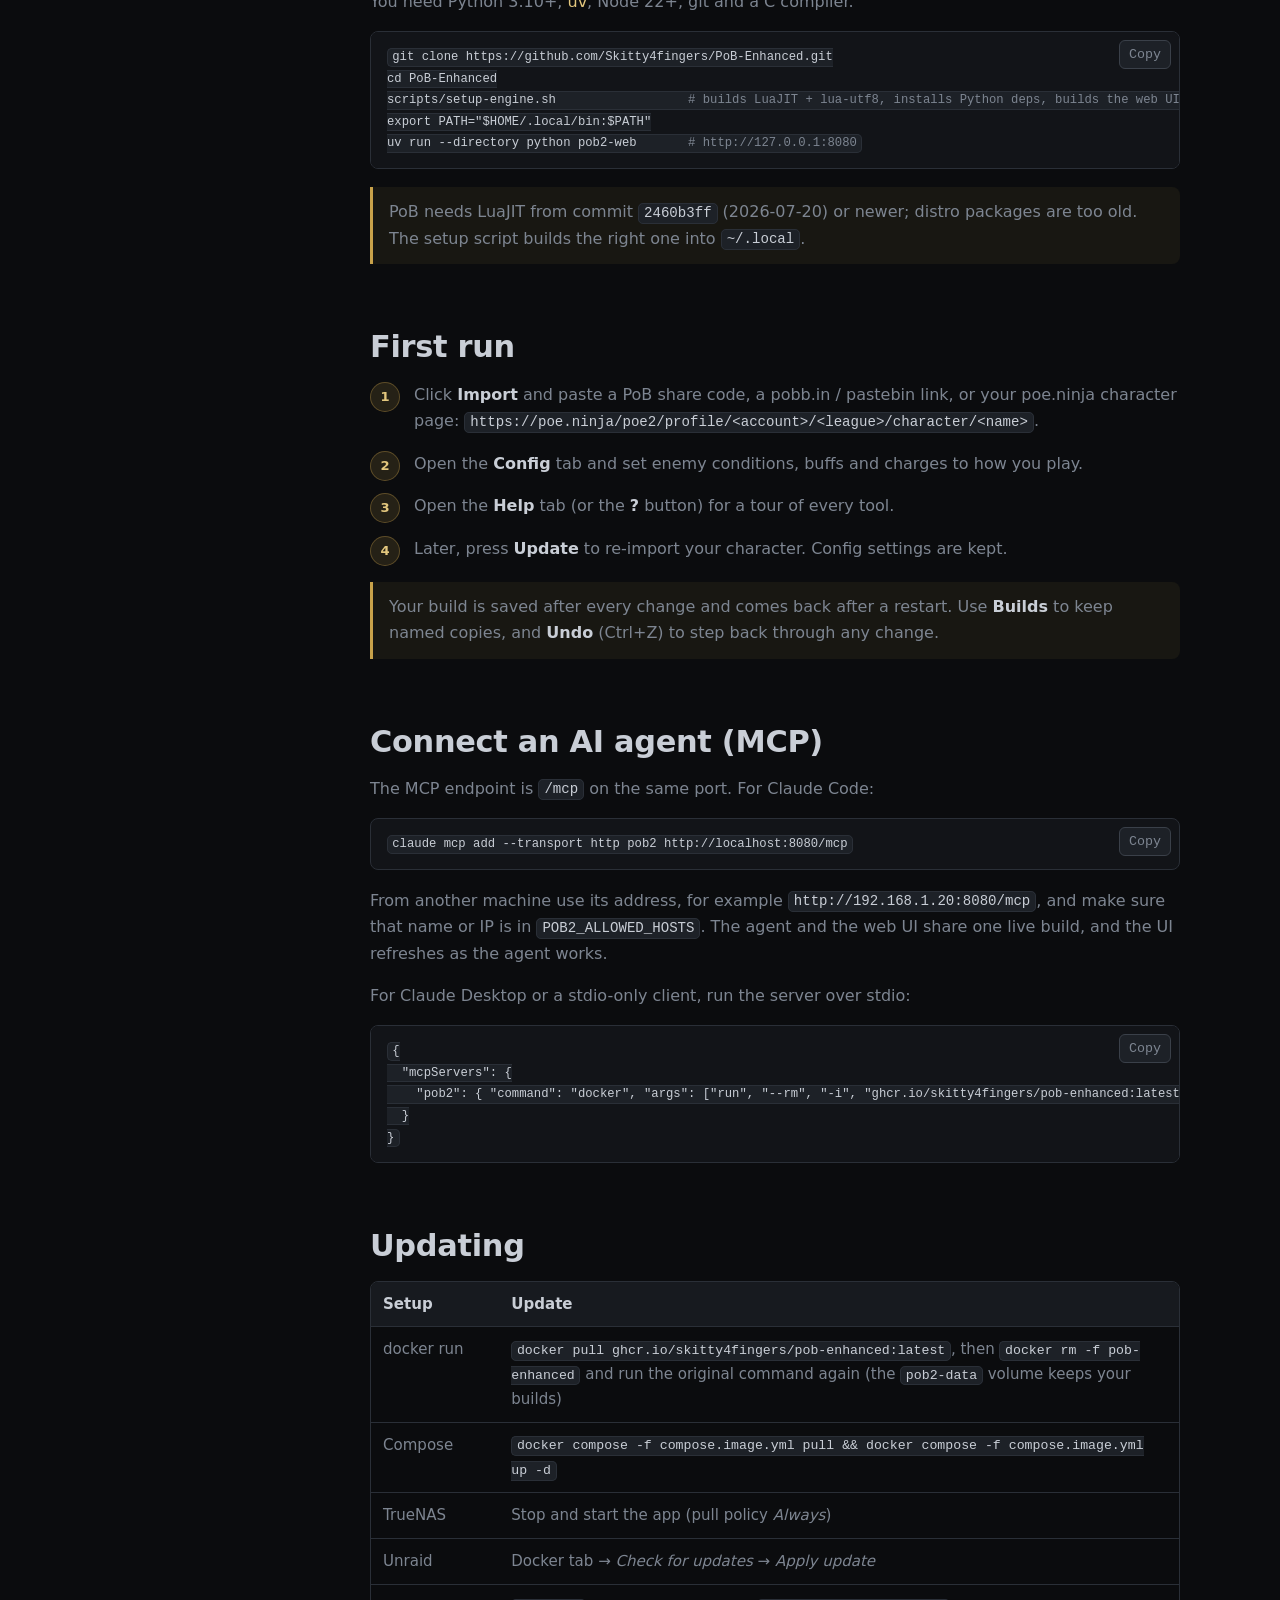
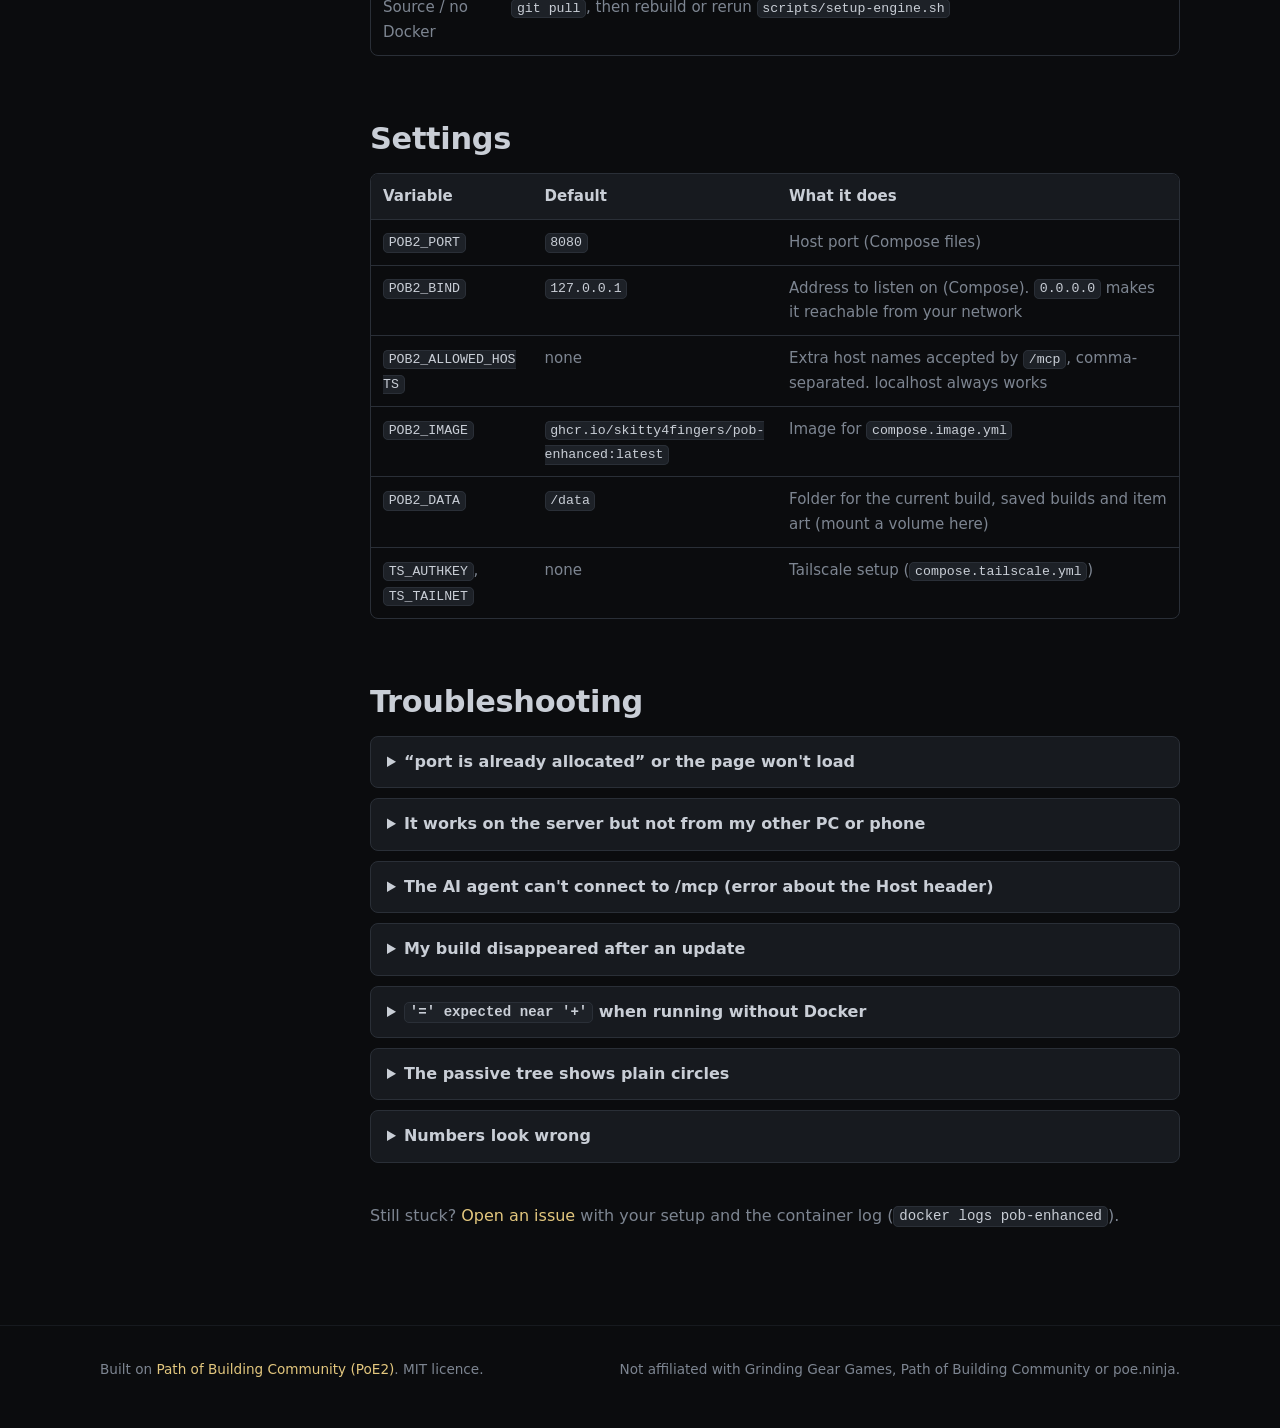
==== commit 40dc6181: "Add build check, undo and saved builds, compare, rare designer and more Ideas, patches and the knowl" ====
--- a/site/deploy.html
+++ b/site/deploy.html
@@ -43,8 +43,9 @@
 
     <article class="doc">
       <h1>Deployment guide</h1>
-      <p>PoB-Enhanced is one container. It needs no database and no storage, and it serves the web UI, the REST API and
-        the MCP endpoint on a single port (<code>8080</code>). Pick the setup that matches where you want it to run.</p>
+      <p>PoB-Enhanced is one container. It needs no database, keeps its few files (your current build, saved builds and
+        item art) in <code>/data</code>, and serves the web UI, the REST API and the MCP endpoint on a single port
+        (<code>8080</code>). Pick the setup that matches where you want it to run.</p>
 
       <h2 id="choose">Choose a setup</h2>
       <div class="choose">
@@ -62,8 +63,9 @@
         <li>Install <a href="https://docs.docker.com/get-docker/">Docker Desktop</a> and start it. On Windows, accept the
           WSL 2 option when the installer asks.</li>
         <li>Open a terminal (PowerShell on Windows, Terminal on macOS) and run:
-          <pre><code>docker run -d --name pob-enhanced --restart unless-stopped -p 8080:8080 ghcr.io/skitty4fingers/pob-enhanced:latest</code></pre>
-          The first start downloads the image (a few hundred MB).</li>
+          <pre><code>docker run -d --name pob-enhanced --restart unless-stopped -p 8080:8080 -v pob2-data:/data ghcr.io/skitty4fingers/pob-enhanced:latest</code></pre>
+          The first start downloads the image (a few hundred MB). <code>-v pob2-data:/data</code> keeps your builds when
+          the container is replaced by an update.</li>
         <li>Open <a href="http://localhost:8080">http://localhost:8080</a>. Continue with <a href="#first-run">First run</a>.</li>
       </ol>
       <p>Port 8080 taken? Use another host port, for example <code>-p 8090:8080</code>, and open
@@ -80,8 +82,8 @@
         <li>Start it:
           <pre><code>docker compose -f compose.image.yml up -d</code></pre></li>
       </ol>
-      <p>The Compose file listens on <code>127.0.0.1</code> by default, so only this machine can reach it. See the next
-        section to open it up.</p>
+      <p>The Compose file listens on <code>127.0.0.1</code> by default, so only this machine can reach it, and keeps
+        your builds in the <code>pob2-data</code> volume. See the next section to open it up.</p>
 
       <h2 id="network">Open it to your network</h2>
       <p>To use it from another PC, a tablet or your phone on the same network:</p>
@@ -105,7 +107,9 @@
           example <code>truenas,192.168.1.147</code>.</li>
         <li><strong>Network → Ports:</strong> container port <code>8080</code>, host port <code>8080</code> (or any free
           port), protocol TCP.</li>
-        <li><strong>Storage:</strong> none needed. Click <strong>Install</strong>.</li>
+        <li><strong>Storage:</strong> add a host path (for example a dataset <code>apps/pob2</code>) mounted at
+          <code>/data</code>, so builds survive updates. Give it to user ID 1000, or use an ixVolume. Click
+          <strong>Install</strong>.</li>
         <li>When the app shows <em>Running</em>, open <code>http://&lt;nas&gt;:8080</code>.</li>
       </ol>
       <p>To update, stop and start the app (with <em>Always pull</em> it fetches the newest image).</p>
@@ -118,6 +122,8 @@
         <li><strong>Add another Path, Port, Variable…</strong> → Port: container <code>8080</code>, host <code>8080</code>.</li>
         <li><strong>Add another Path, Port, Variable…</strong> → Variable: key <code>POB2_ALLOWED_HOSTS</code>, value
           <code>tower,192.168.1.30</code> (your server's name and IP).</li>
+        <li><strong>Add another Path, Port, Variable…</strong> → Path: container <code>/data</code>, host
+          <code>/mnt/user/appdata/pob-enhanced</code>.</li>
         <li>Click <strong>Apply</strong>, then open <code>http://&lt;server&gt;:8080</code>. Update from the Docker tab with
           <strong>Check for updates</strong>.</li>
       </ol>
@@ -132,7 +138,11 @@
       - "8080:8080"
     environment:
       POB2_ALLOWED_HOSTS: "nas,192.168.1.20"   <span class="c"># the names/IPs you browse to</span>
-    restart: unless-stopped</code></pre>
+    volumes:
+      - pob2-data:/data                         <span class="c"># current build and saved builds</span>
+    restart: unless-stopped
+volumes:
+  pob2-data:</code></pre>
       <p>Deploy it and open <code>http://&lt;nas&gt;:8080</code>. To update, pull the image again and redeploy the stack.</p>
 
       <h2 id="tailscale">Tailscale (private HTTPS, no open ports)</h2>
@@ -179,8 +189,9 @@
         <li>Open the <strong>Help</strong> tab (or the <strong>?</strong> button) for a tour of every tool.</li>
         <li>Later, press <strong>Update</strong> to re-import your character. Config settings are kept.</li>
       </ol>
-      <div class="note"><p>The build lives in memory. After the container restarts, import again or press
-        <strong>Update</strong>.</p></div>
+      <div class="note"><p>Your build is saved after every change and comes back after a restart. Use
+        <strong>Builds</strong> to keep named copies, and <strong>Undo</strong> (Ctrl+Z) to step back through any
+        change.</p></div>
 
       <h2 id="mcp">Connect an AI agent (MCP)</h2>
       <p>The MCP endpoint is <code>/mcp</code> on the same port. For Claude Code:</p>
@@ -199,7 +210,8 @@
       <div class="table-wrap"><table>
         <tr><th>Setup</th><th>Update</th></tr>
         <tr><td>docker run</td><td><code>docker pull ghcr.io/skitty4fingers/pob-enhanced:latest</code>, then
-          <code>docker rm -f pob-enhanced</code> and run the original command again</td></tr>
+          <code>docker rm -f pob-enhanced</code> and run the original command again (the <code>pob2-data</code> volume
+          keeps your builds)</td></tr>
         <tr><td>Compose</td><td><code>docker compose -f compose.image.yml pull &amp;&amp; docker compose -f compose.image.yml up -d</code></td></tr>
         <tr><td>TrueNAS</td><td>Stop and start the app (pull policy <em>Always</em>)</td></tr>
         <tr><td>Unraid</td><td>Docker tab → <em>Check for updates</em> → <em>Apply update</em></td></tr>
@@ -213,6 +225,7 @@
         <tr><td><code>POB2_BIND</code></td><td><code>127.0.0.1</code></td><td>Address to listen on (Compose). <code>0.0.0.0</code> makes it reachable from your network</td></tr>
         <tr><td><code>POB2_ALLOWED_HOSTS</code></td><td>none</td><td>Extra host names accepted by <code>/mcp</code>, comma-separated. localhost always works</td></tr>
         <tr><td><code>POB2_IMAGE</code></td><td><code>ghcr.io/skitty4fingers/pob-enhanced:latest</code></td><td>Image for <code>compose.image.yml</code></td></tr>
+        <tr><td><code>POB2_DATA</code></td><td><code>/data</code></td><td>Folder for the current build, saved builds and item art (mount a volume here)</td></tr>
         <tr><td><code>TS_AUTHKEY</code>, <code>TS_TAILNET</code></td><td>none</td><td>Tailscale setup (<code>compose.tailscale.yml</code>)</td></tr>
       </table></div>
 
@@ -225,9 +238,9 @@
       <details><summary>The AI agent can't connect to /mcp (error about the Host header)</summary><div>
         <p>Add the exact name or IP the agent uses to <code>POB2_ALLOWED_HOSTS</code>, for example
           <code>POB2_ALLOWED_HOSTS=nas,192.168.1.20</code>, and restart the container.</p></div></details>
-      <details><summary>My build disappeared</summary><div>
-        <p>The build is kept in memory, so a restart or update clears it. Import it again, or press
-          <strong>Update</strong> if you imported from a link.</p></div></details>
+      <details><summary>My build disappeared after an update</summary><div>
+        <p>The container had no volume at <code>/data</code>, so the new container started empty. Add one (see your
+          setup above), then import again or press <strong>Update</strong>. From then on builds survive updates.</p></div></details>
       <details><summary><code>'=' expected near '+'</code> when running without Docker</summary><div>
         <p>Your LuaJIT is too old. Run <code>scripts/setup-engine.sh</code> and make sure <code>~/.local/bin</code> comes
           first on your <code>PATH</code> (or set <code>POB2_LUAJIT</code>).</p></div></details>
--- a/site/styles.css
+++ b/site/styles.css
@@ -31,7 +31,8 @@
 }
 a { color: var(--gold-soft); text-decoration: none; }
 a:hover { text-decoration: underline; }
-img { max-width: 100%; display: block; }
+/* height: auto keeps the aspect ratio when max-width shrinks an image with width/height attributes. */
+img { max-width: 100%; height: auto; display: block; }
 h1, h2, h3 { color: var(--ink-200); line-height: 1.25; margin: 0 0 .5em; }
 h1 { font-size: clamp(2rem, 4.5vw, 3.1rem); letter-spacing: -.02em; }
 h2 { font-size: clamp(1.4rem, 2.6vw, 1.9rem); letter-spacing: -.01em; }
@@ -75,8 +76,10 @@
 .hero p.lead { max-width: 720px; margin: 0 auto 28px; font-size: 1.15rem; }
 .hero .actions { display: flex; gap: 12px; justify-content: center; flex-wrap: wrap; }
 .hero h1 span { color: var(--gold-soft); }
+/* The hero screenshot is wider than the text column: up to 1280px, centred, never past the viewport gutter. */
 .shot {
-  margin: 44px auto 0; border-radius: var(--radius); overflow: hidden;
+  width: min(1280px, calc(100vw - 40px)); margin: 44px 0 0 50%; transform: translateX(-50%);
+  border-radius: var(--radius); overflow: hidden;
   border: 1px solid var(--ink-700); box-shadow: 0 30px 80px -20px rgba(0,0,0,.8), 0 0 0 1px rgba(200,162,74,.08);
 }
 
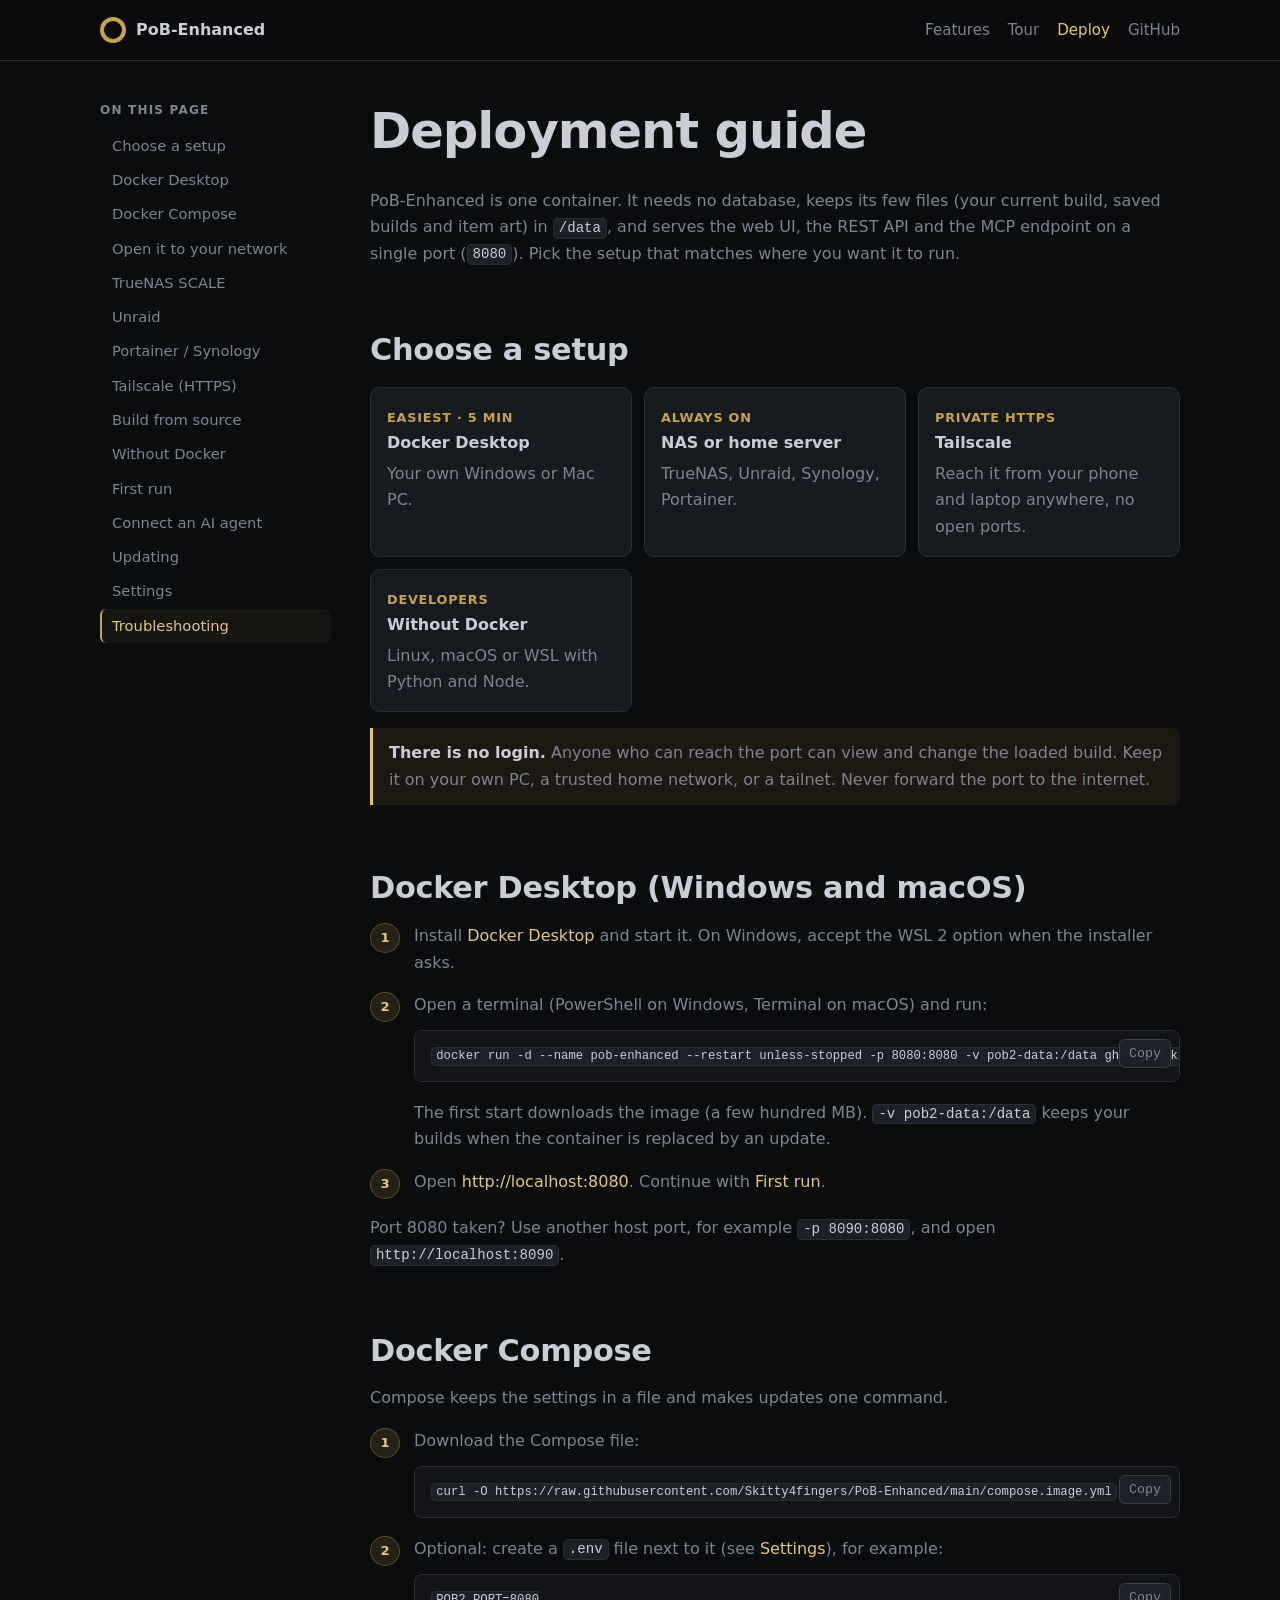
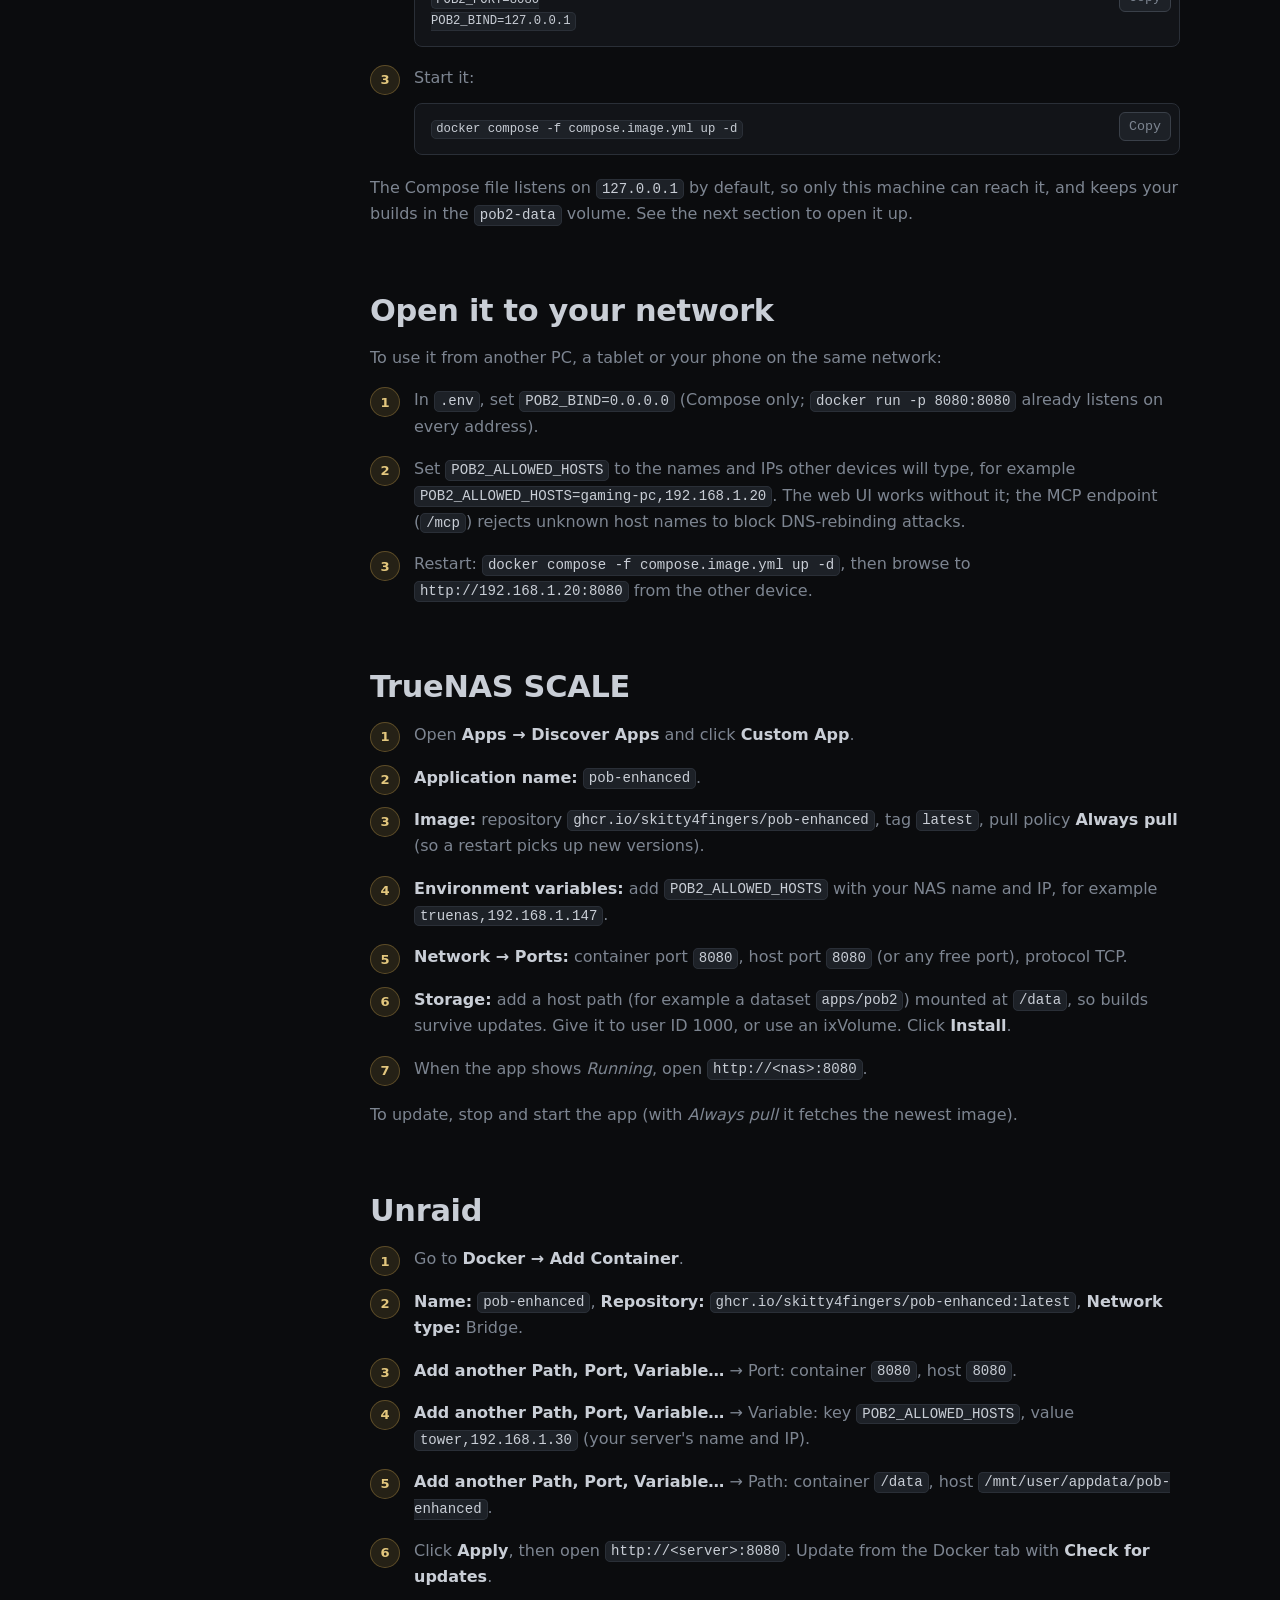
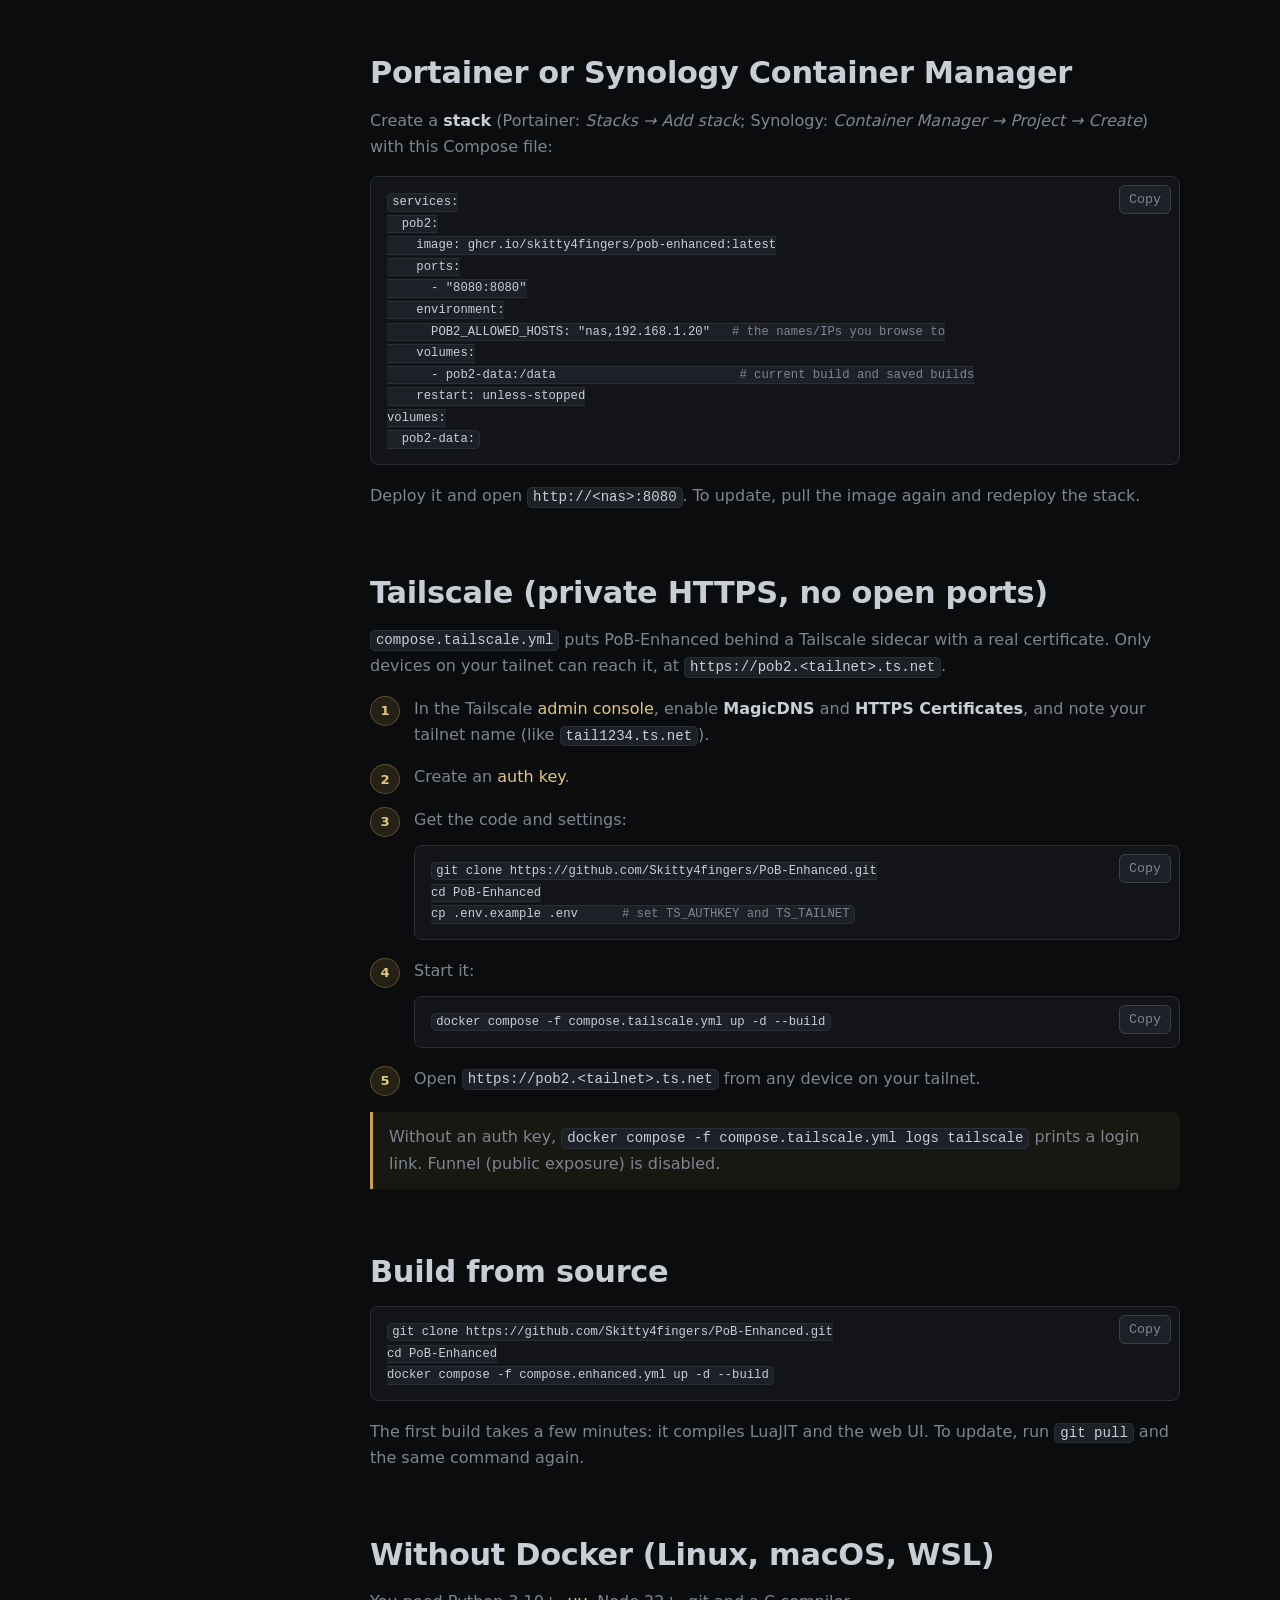
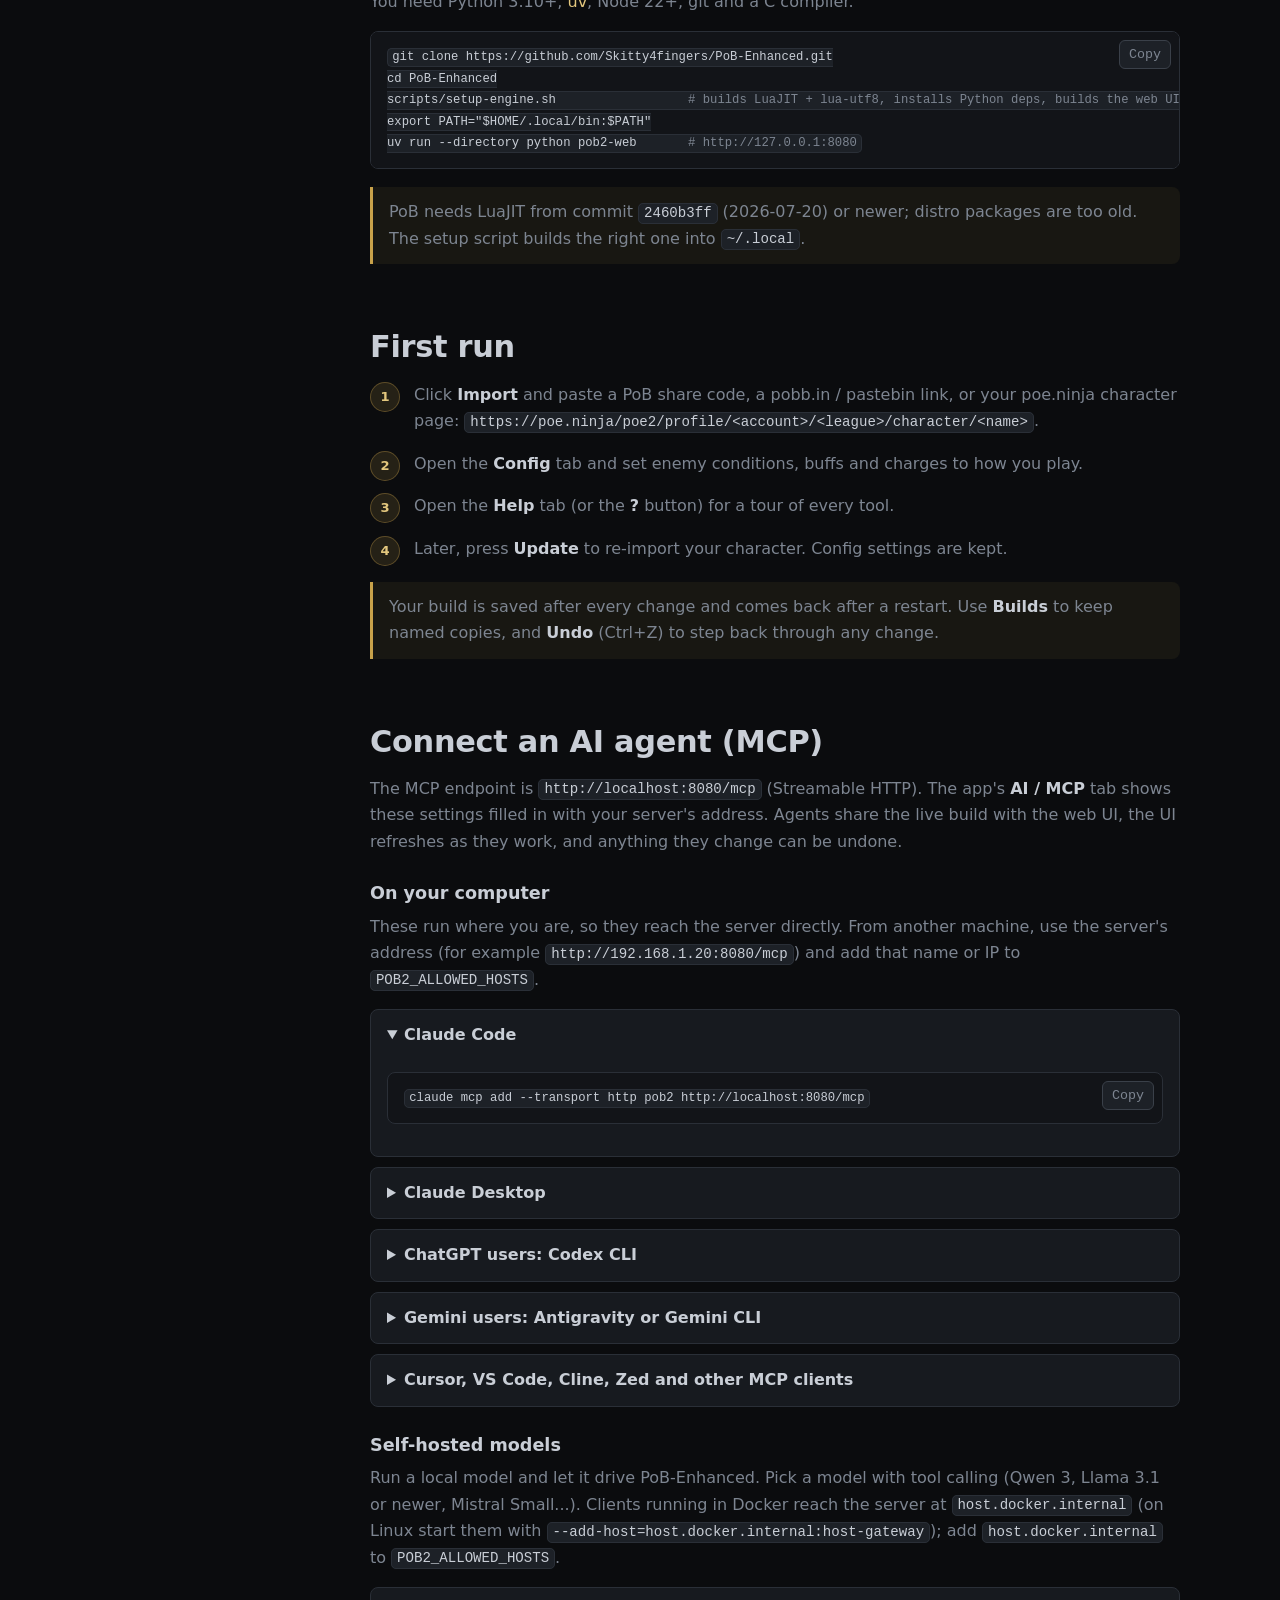
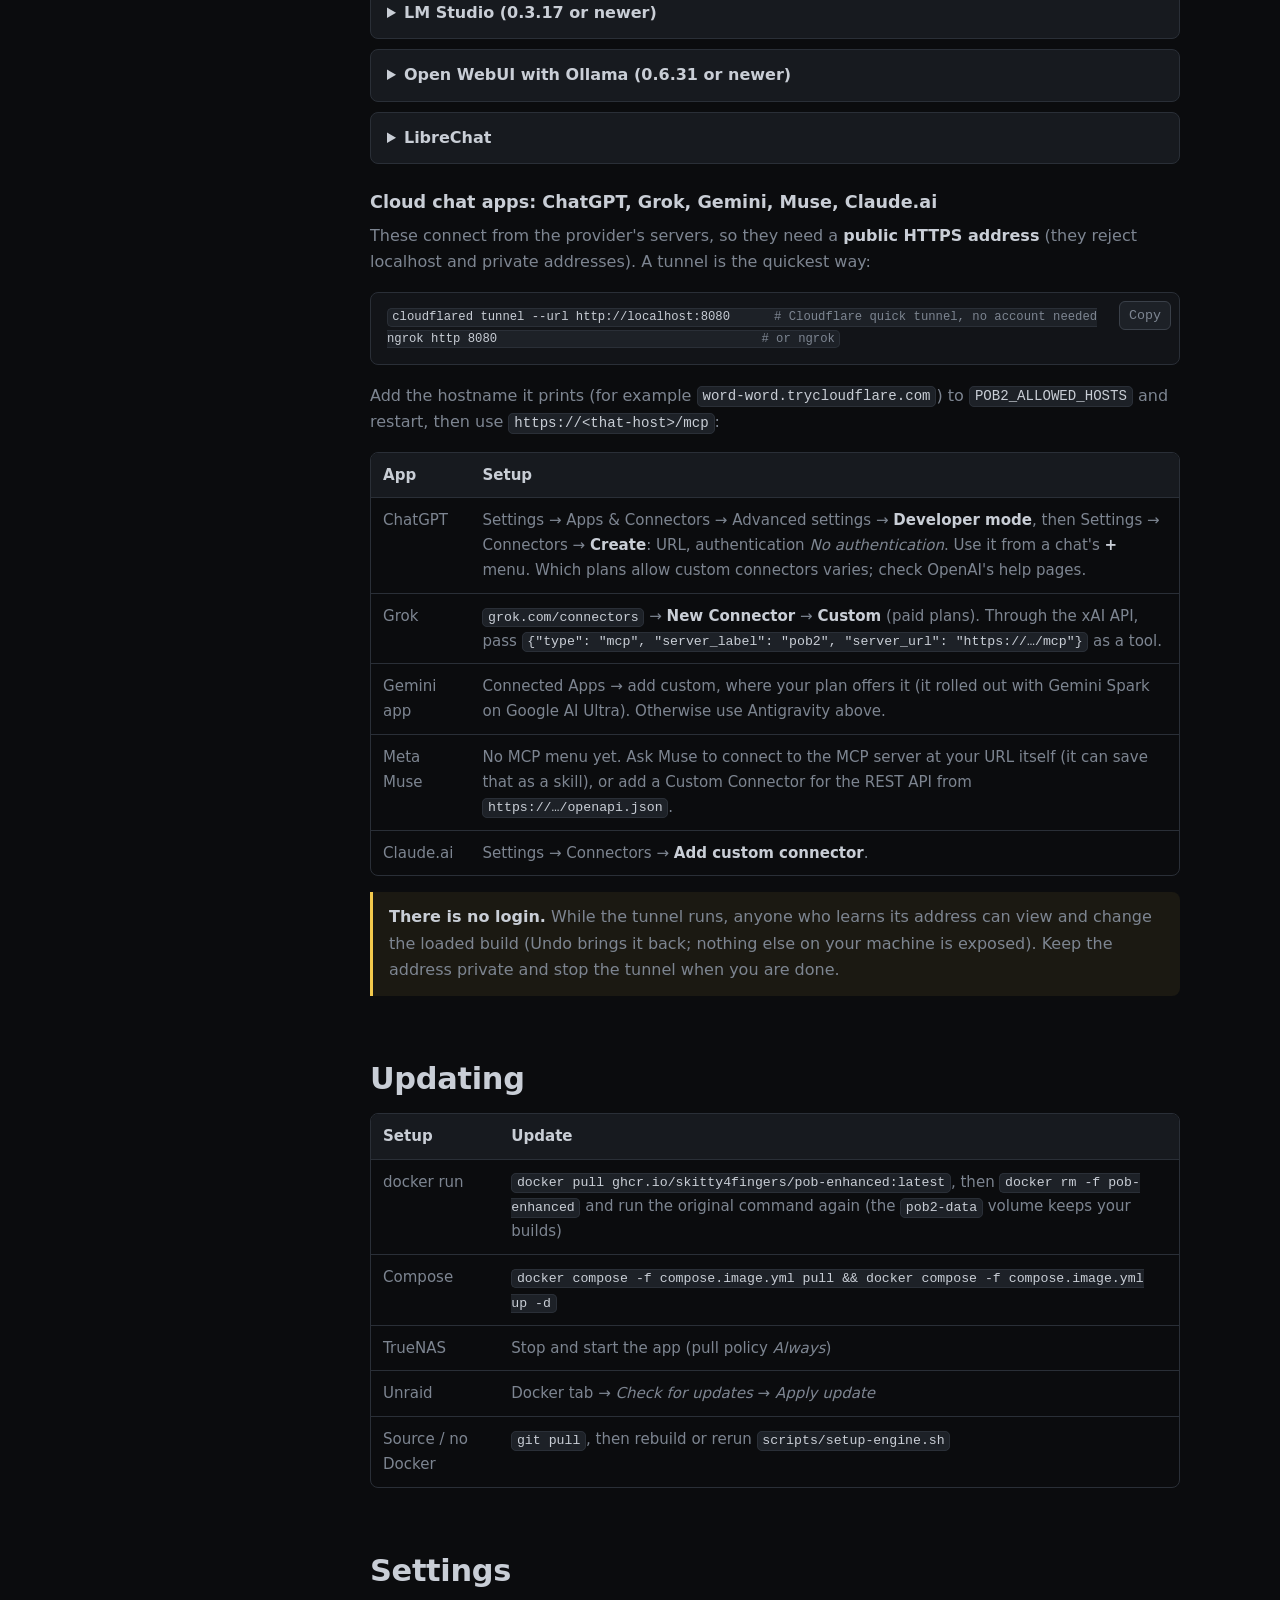
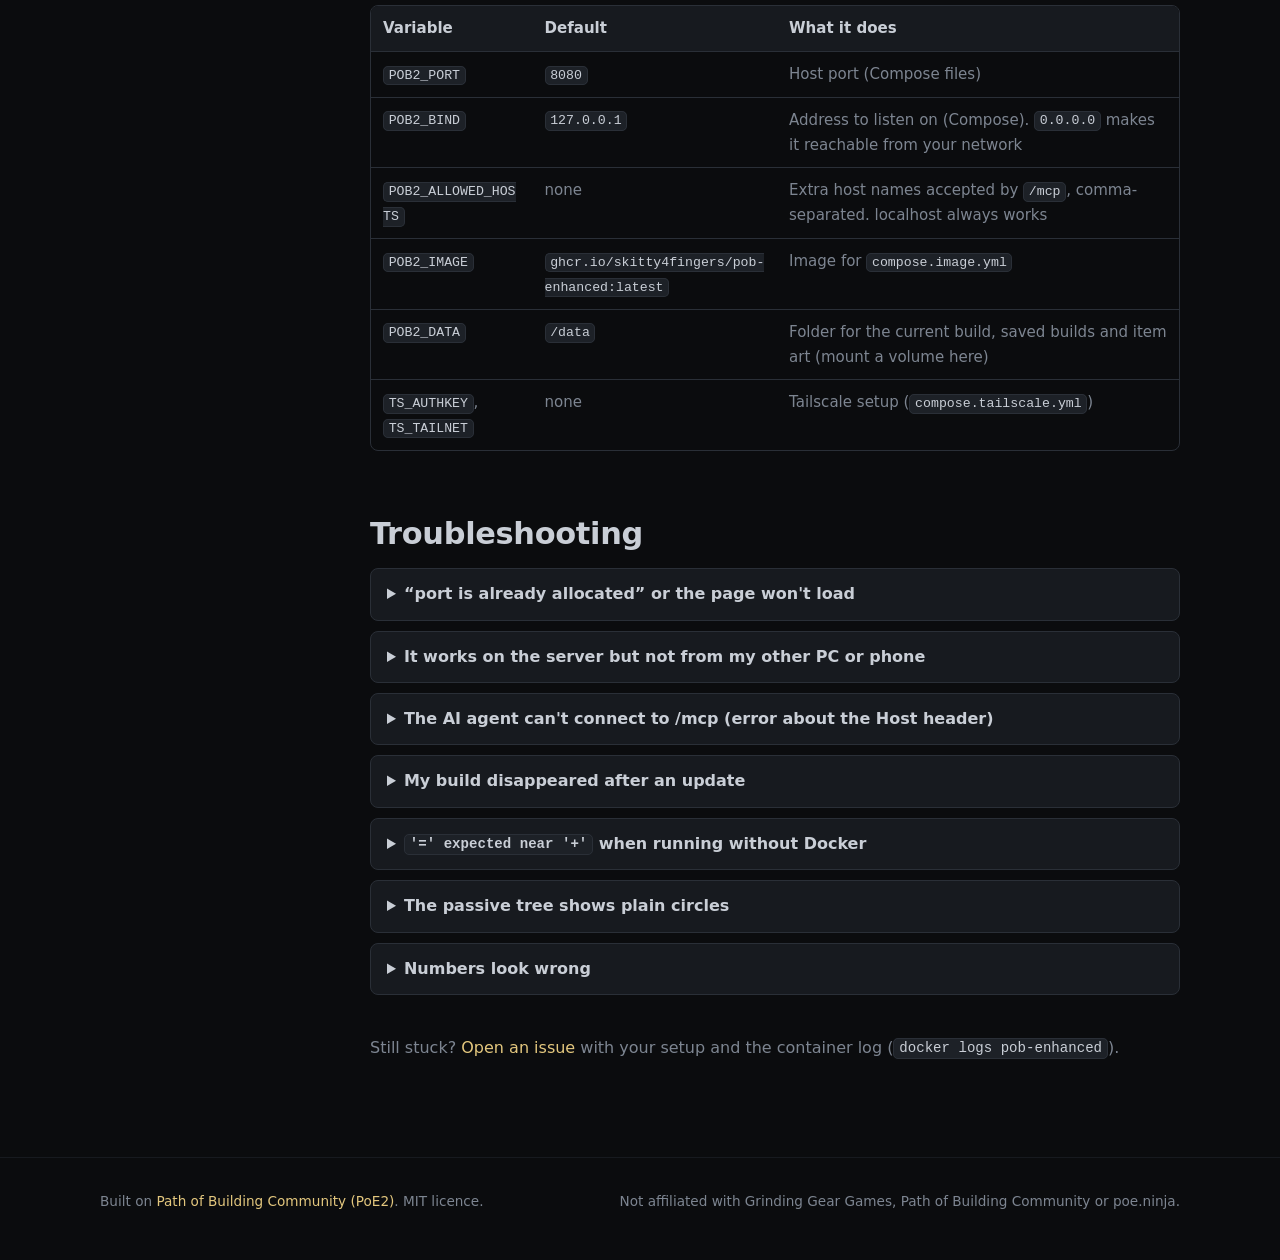
==== commit 0ab61ca9: "Add setup guides for ChatGPT, Gemini, Grok, Muse and self-hosted models The AI / MCP tab picks an as" ====
--- a/site/deploy.html
+++ b/site/deploy.html
@@ -194,17 +194,86 @@
         change.</p></div>
 
       <h2 id="mcp">Connect an AI agent (MCP)</h2>
-      <p>The MCP endpoint is <code>/mcp</code> on the same port. For Claude Code:</p>
-      <pre><code>claude mcp add --transport http pob2 http://localhost:8080/mcp</code></pre>
-      <p>From another machine use its address, for example <code>http://192.168.1.20:8080/mcp</code>, and make sure that
-        name or IP is in <code>POB2_ALLOWED_HOSTS</code>. The agent and the web UI share one live build, and the UI
-        refreshes as the agent works.</p>
-      <p>For Claude Desktop or a stdio-only client, run the server over stdio:</p>
-      <pre><code>{
+      <p>The MCP endpoint is <code>http://localhost:8080/mcp</code> (Streamable HTTP). The app's <strong>AI / MCP</strong>
+        tab shows these settings filled in with your server's address. Agents share the live build with the web UI, the UI
+        refreshes as they work, and anything they change can be undone.</p>
+
+      <h3>On your computer</h3>
+      <p>These run where you are, so they reach the server directly. From another machine, use the server's address (for
+        example <code>http://192.168.1.20:8080/mcp</code>) and add that name or IP to <code>POB2_ALLOWED_HOSTS</code>.</p>
+      <details open><summary>Claude Code</summary><div>
+        <pre><code>claude mcp add --transport http pob2 http://localhost:8080/mcp</code></pre></div></details>
+      <details><summary>Claude Desktop</summary><div>
+        <p>The config file starts local programs, so bridge with <code>mcp-remote</code> (needs Node.js). Settings →
+          Developer → Edit Config, then restart Claude. For a non-localhost <code>http://</code> address add
+          <code>"--allow-http"</code> to the args.</p>
+        <pre><code>{
   "mcpServers": {
-    "pob2": { "command": "docker", "args": ["run", "--rm", "-i", "ghcr.io/skitty4fingers/pob-enhanced:latest", "pob2-mcp"] }
+    "pob2": { "command": "npx", "args": ["-y", "mcp-remote", "http://localhost:8080/mcp"] }
   }
-}</code></pre>
+}</code></pre></div></details>
+      <details><summary>ChatGPT users: Codex CLI</summary><div>
+        <p>OpenAI's agent for the terminal and IDE, signed in with your ChatGPT account.</p>
+        <pre><code>codex mcp add pob2 --url http://localhost:8080/mcp</code></pre>
+        <p>or in <code>~/.codex/config.toml</code>:</p>
+        <pre><code>[mcp_servers.pob2]
+url = "http://localhost:8080/mcp"</code></pre></div></details>
+      <details><summary>Gemini users: Antigravity or Gemini CLI</summary><div>
+        <p>Personal Google AI accounts moved from Gemini CLI to <strong>Antigravity</strong> in June 2026. Add the server
+          in <code>~/.gemini/config/mcp_config.json</code> (or type <code>/mcp</code> in the CLI); remote servers use
+          <code>serverUrl</code>:</p>
+        <pre><code>{ "mcpServers": { "pob2": { "serverUrl": "http://localhost:8080/mcp" } } }</code></pre>
+        <p>Gemini CLI (API key or Code Assist for teams):</p>
+        <pre><code>gemini mcp add --transport http --scope user pob2 http://localhost:8080/mcp</code></pre></div></details>
+      <details><summary>Cursor, VS Code, Cline, Zed and other MCP clients</summary><div>
+        <pre><code>{ "mcpServers": { "pob2": { "url": "http://localhost:8080/mcp" } } }</code></pre>
+        <p>A stdio-only client can run its own copy instead (it does not share the web UI's build):</p>
+        <pre><code>{ "mcpServers": { "pob2": { "command": "docker", "args": ["run", "--rm", "-i", "ghcr.io/skitty4fingers/pob-enhanced:latest", "pob2-mcp"] } } }</code></pre></div></details>
+
+      <h3>Self-hosted models</h3>
+      <p>Run a local model and let it drive PoB-Enhanced. Pick a model with tool calling (Qwen 3, Llama 3.1 or newer,
+        Mistral Small...). Clients running in Docker reach the server at <code>host.docker.internal</code> (on Linux start
+        them with <code>--add-host=host.docker.internal:host-gateway</code>); add <code>host.docker.internal</code> to
+        <code>POB2_ALLOWED_HOSTS</code>.</p>
+      <details><summary>LM Studio (0.3.17 or newer)</summary><div>
+        <p>Right sidebar → Program → Install → Edit mcp.json:</p>
+        <pre><code>{ "mcpServers": { "pob2": { "url": "http://localhost:8080/mcp" } } }</code></pre></div></details>
+      <details><summary>Open WebUI with Ollama (0.6.31 or newer)</summary><div>
+        <ol class="steps">
+          <li>As an admin: <strong>Admin Settings → External Tools</strong> (Integrations in some versions) → <strong>+</strong>.</li>
+          <li>Type <strong>MCP (Streamable HTTP)</strong> (not OpenAPI), authentication <strong>None</strong>, URL
+            <code>http://host.docker.internal:8080/mcp</code>.</li>
+          <li>In a chat, enable the pob2 tools from the tools menu.</li>
+        </ol></div></details>
+      <details><summary>LibreChat</summary><div>
+        <pre><code>mcpServers:
+  pob2:
+    type: streamable-http
+    url: http://host.docker.internal:8080/mcp</code></pre></div></details>
+
+      <h3>Cloud chat apps: ChatGPT, Grok, Gemini, Muse, Claude.ai</h3>
+      <p>These connect from the provider's servers, so they need a <strong>public HTTPS address</strong> (they reject
+        localhost and private addresses). A tunnel is the quickest way:</p>
+      <pre><code>cloudflared tunnel --url http://localhost:8080      <span class="c"># Cloudflare quick tunnel, no account needed</span>
+ngrok http 8080                                    <span class="c"># or ngrok</span></code></pre>
+      <p>Add the hostname it prints (for example <code>word-word.trycloudflare.com</code>) to
+        <code>POB2_ALLOWED_HOSTS</code> and restart, then use <code>https://&lt;that-host&gt;/mcp</code>:</p>
+      <div class="table-wrap"><table>
+        <tr><th>App</th><th>Setup</th></tr>
+        <tr><td>ChatGPT</td><td>Settings → Apps &amp; Connectors → Advanced settings → <strong>Developer mode</strong>,
+          then Settings → Connectors → <strong>Create</strong>: URL, authentication <em>No authentication</em>. Use it from
+          a chat's <strong>+</strong> menu. Which plans allow custom connectors varies; check OpenAI's help pages.</td></tr>
+        <tr><td>Grok</td><td><code>grok.com/connectors</code> → <strong>New Connector</strong> → <strong>Custom</strong>
+          (paid plans). Through the xAI API, pass <code>{"type": "mcp", "server_label": "pob2", "server_url": "https://…/mcp"}</code> as a tool.</td></tr>
+        <tr><td>Gemini app</td><td>Connected Apps → add custom, where your plan offers it (it rolled out with Gemini
+          Spark on Google AI Ultra). Otherwise use Antigravity above.</td></tr>
+        <tr><td>Meta Muse</td><td>No MCP menu yet. Ask Muse to connect to the MCP server at your URL itself (it can save
+          that as a skill), or add a Custom Connector for the REST API from <code>https://…/openapi.json</code>.</td></tr>
+        <tr><td>Claude.ai</td><td>Settings → Connectors → <strong>Add custom connector</strong>.</td></tr>
+      </table></div>
+      <div class="note warn"><p><strong>There is no login.</strong> While the tunnel runs, anyone who learns its address
+        can view and change the loaded build (Undo brings it back; nothing else on your machine is exposed). Keep the
+        address private and stop the tunnel when you are done.</p></div>
 
       <h2 id="update">Updating</h2>
       <div class="table-wrap"><table>
